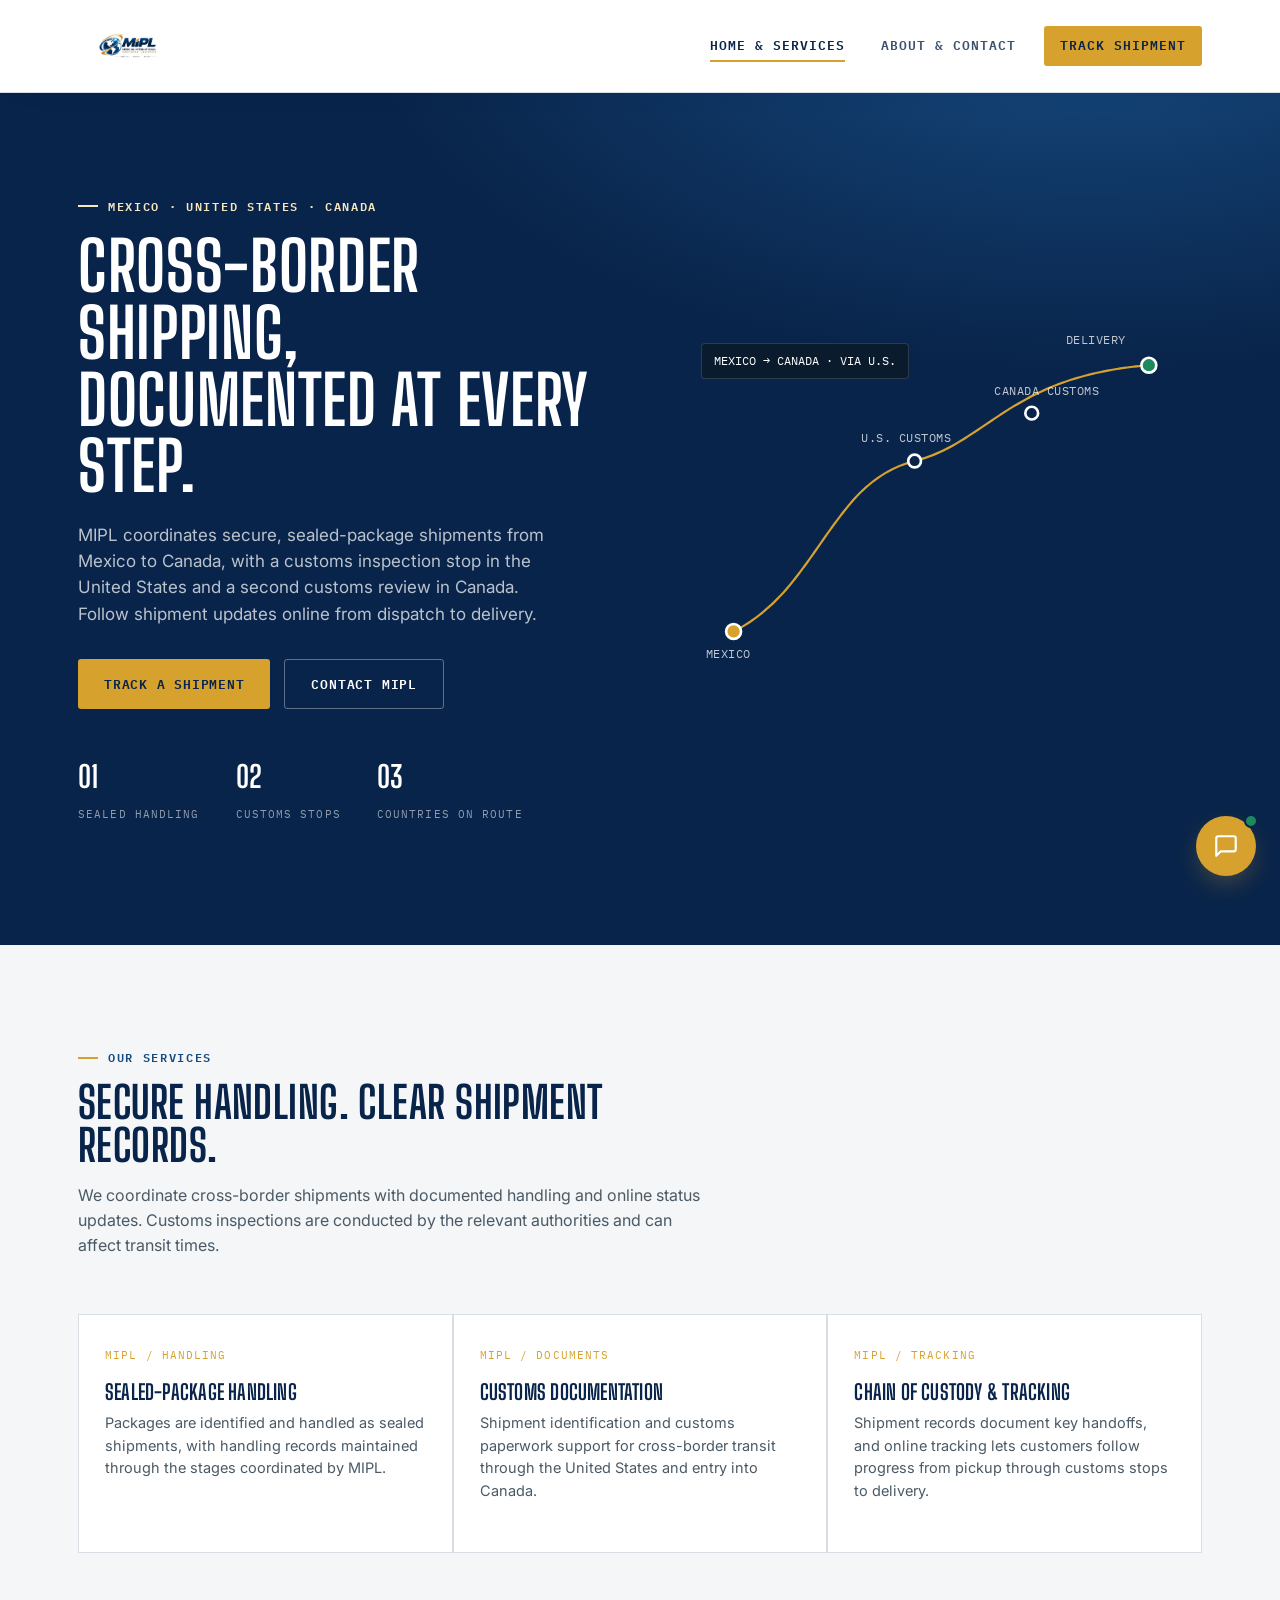
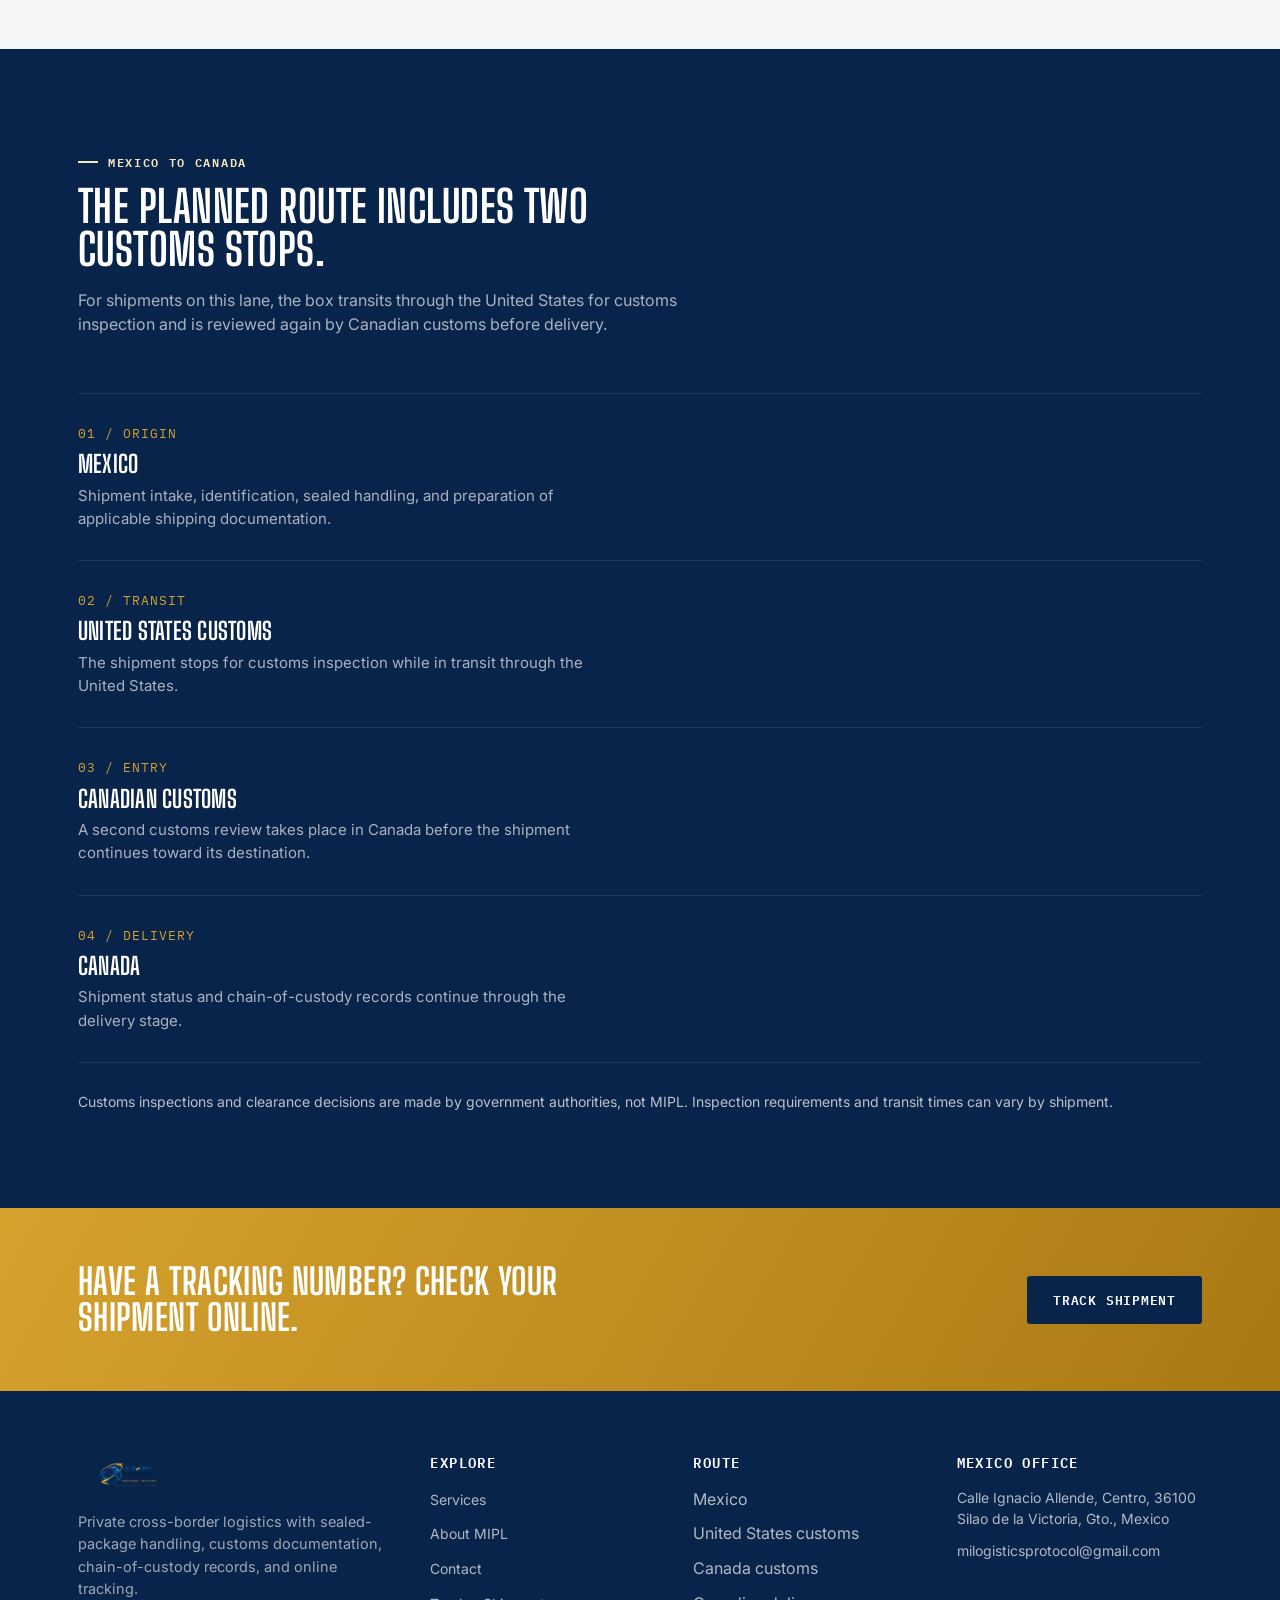
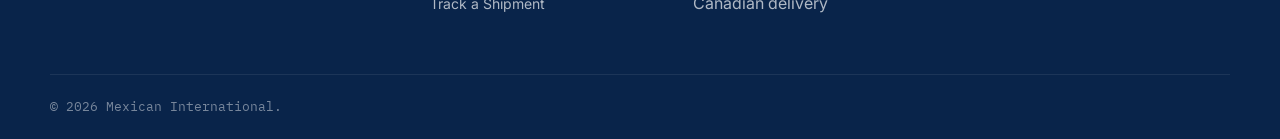
==== index.html @ 00af3bce "first commit" ====
<!DOCTYPE html>
<html lang="en">
<head>
<meta charset="UTF-8">
<meta name="viewport" content="width=device-width, initial-scale=1.0">
<title>MIPL — Mexican International Protocol Logistics</title>
<meta name="description" content="Secure, documented cross-border shipments from Mexico to Canada, with customs stops in the United States and Canada.">
<link rel="icon" type="image/png" href="image/logo.png">
<link rel="stylesheet" href="css/style.css">
</head>
<body>
<header class="site-header">
  <div class="wrap header-inner">
    <a href="index.html" class="brand" aria-label="MIPL home">
      <span class="brand-mark"><img src="image/logo.png" alt="MIPL — Mexican International Protocol Logistics"></span>
    </a>
    <button class="nav-toggle" type="button" aria-label="Toggle navigation" aria-expanded="false">
      <span></span><span></span><span></span>
    </button>
    <nav class="main-nav" aria-label="Primary">
      <a href="index.html" class="is-active">Home &amp; Services</a>
      <a href="about-contact.html">About &amp; Contact</a>
      <a href="my-shipment.html" class="nav-cta">Track Shipment</a>
    </nav>
  </div>
</header>

<section class="hero">
  <div class="wrap hero-grid">
    <div>
      <span class="eyebrow hero-eyebrow">Mexico &middot; United States &middot; Canada</span>
      <h1>Cross-border shipping,<br>documented at every step.</h1>
      <p class="lede">MIPL coordinates secure, sealed-package shipments from Mexico to Canada, with a customs inspection stop in the United States and a second customs review in Canada. Follow shipment updates online from dispatch to delivery.</p>
      <div class="hero-actions">
        <a href="my-shipment.html" class="btn btn-signal">Track a Shipment</a>
        <a href="about-contact.html#contact" class="btn btn-outline">Contact MIPL</a>
      </div>
      <div class="hero-stats">
        <div class="hero-stat"><b>01</b><span>Sealed handling</span></div>
        <div class="hero-stat"><b>02</b><span>Customs stops</span></div>
        <div class="hero-stat"><b>03</b><span>Countries on route</span></div>
      </div>
    </div>
    <div class="route-fig">
      <svg viewBox="0 0 480 360" xmlns="http://www.w3.org/2000/svg" role="img" aria-label="Route from Mexico through United States customs to Canada customs and delivery">
        <path class="route-path" d="M40,300 C120,260 130,160 210,140 C280,122 300,60 430,50"/>
        <path class="route-path is-live" d="M40,300 C120,260 130,160 210,140 C280,122 300,60 430,50"/>
        <circle class="route-node origin" cx="40" cy="300" r="7"/>
        <text class="route-tag" x="14" y="325">MEXICO</text>
        <circle class="route-node" cx="210" cy="140" r="6"/>
        <text class="route-tag" x="160" y="122">U.S. CUSTOMS</text>
        <circle class="route-node" cx="320" cy="95" r="6"/>
        <text class="route-tag" x="285" y="78">CANADA CUSTOMS</text>
        <circle class="route-node dest" cx="430" cy="50" r="7"/>
        <text class="route-tag" x="352" y="30">DELIVERY</text>
      </svg>
      <div class="route-chip" style="top:8%; left:2%;">MEXICO &rarr; CANADA &middot; VIA U.S.</div>
    </div>
  </div>
</section>

<section class="section" id="services">
  <div class="wrap">
    <div class="section-head">
      <span class="eyebrow">Our Services</span>
      <h2>Secure handling. Clear shipment records.</h2>
      <p>We coordinate cross-border shipments with documented handling and online status updates. Customs inspections are conducted by the relevant authorities and can affect transit times.</p>
    </div>
    <div class="card-grid">
      <article class="service-card">
        <span class="code">MIPL / HANDLING</span>
        <h3>Sealed-Package Handling</h3>
        <p>Packages are identified and handled as sealed shipments, with handling records maintained through the stages coordinated by MIPL.</p>
      </article>
      <article class="service-card">
        <span class="code">MIPL / DOCUMENTS</span>
        <h3>Customs Documentation</h3>
        <p>Shipment identification and customs paperwork support for cross-border transit through the United States and entry into Canada.</p>
      </article>
      <article class="service-card">
        <span class="code">MIPL / TRACKING</span>
        <h3>Chain of Custody &amp; Tracking</h3>
        <p>Shipment records document key handoffs, and online tracking lets customers follow progress from pickup through customs stops to delivery.</p>
      </article>
    </div>
  </div>
</section>

<section class="section section-navy">
  <div class="wrap">
    <div class="section-head">
      <span class="eyebrow hero-eyebrow">Mexico to Canada</span>
      <h2>The planned route includes two customs stops.</h2>
      <p>For shipments on this lane, the box transits through the United States for customs inspection and is reviewed again by Canadian customs before delivery.</p>
    </div>
    <div class="reason-list">
      <div class="reason-row"><div class="reason-content"><span class="reason-code">01 / ORIGIN</span><h3>Mexico</h3><p>Shipment intake, identification, sealed handling, and preparation of applicable shipping documentation.</p></div></div>
      <div class="reason-row"><div class="reason-content"><span class="reason-code">02 / TRANSIT</span><h3>United States customs</h3><p>The shipment stops for customs inspection while in transit through the United States.</p></div></div>
      <div class="reason-row"><div class="reason-content"><span class="reason-code">03 / ENTRY</span><h3>Canadian customs</h3><p>A second customs review takes place in Canada before the shipment continues toward its destination.</p></div></div>
      <div class="reason-row"><div class="reason-content"><span class="reason-code">04 / DELIVERY</span><h3>Canada</h3><p>Shipment status and chain-of-custody records continue through the delivery stage.</p></div></div>
    </div>
    <p style="margin-top:28px;color:rgba(255,255,255,.72);font-size:14px;">Customs inspections and clearance decisions are made by government authorities, not MIPL. Inspection requirements and transit times can vary by shipment.</p>
  </div>
</section>

<section class="cta-banner">
  <div class="wrap cta-inner">
    <h2>Have a tracking number? Check your shipment online.</h2>
    <a href="my-shipment.html" class="btn btn-navy">Track Shipment</a>
  </div>
</section>

<footer class="site-footer">
  <div class="wrap footer-grid">
    <div class="footer-brand">
      <a href="index.html" class="brand" aria-label="MIPL home">
        <span class="brand-mark"><img src="image/logo.png" alt="MIPL — Mexican International Protocol Logistics"></span>
      </a>
      <p>Private cross-border logistics with sealed-package handling, customs documentation, chain-of-custody records, and online tracking.</p>
    </div>
    <div>
      <h4>Explore</h4>
      <ul>
        <li><a href="index.html#services">Services</a></li>
        <li><a href="about-contact.html">About MIPL</a></li>
        <li><a href="about-contact.html#contact">Contact</a></li>
        <li><a href="my-shipment.html">Track a Shipment</a></li>
      </ul>
    </div>
    <div>
      <h4>Route</h4>
      <ul><li>Mexico</li><li>United States customs</li><li>Canada customs</li><li>Canadian delivery</li></ul>
    </div>
    <div>
      <h4>Mexico Office</h4>
      <div class="footer-contact-line"><span>Calle Ignacio Allende, Centro, 36100 Silao de la Victoria, Gto., Mexico</span></div>
      <div class="footer-contact-line"><a href="mailto:milogisticsprotocol@gmail.com">milogisticsprotocol@gmail.com</a></div>
    </div>
  </div>
  <div class="wrap footer-bottom">
    <span>&copy; 2026 Mexican International.</span>
  </div>
</footer>
<script src="js/mobile-menu.js"></script>
<script src="js/chat-widget.js"></script>
</body>
</html>
---- css/style.css ----
/* ==========================================================================
   MIPL — shared stylesheet
   Navy and gold palette drawn from the MIPL identity.
   ========================================================================== */

@import url('https://fonts.googleapis.com/css2?family=Big+Shoulders+Display:wght@600;700;800;900&family=Inter:wght@400;500;600;700&family=IBM+Plex+Mono:wght@500;600&display=swap');

:root{
  --navy-900:#09244A;
  --navy-800:#0D3263;
  --navy-700:#164A80;
  --navy-600:#285F91;
  --ink:#0E1B26;
  --paper:#F4F6F8;
  --paper-dim:#E9ECEF;
  --line:#D8DEE4;
  --signal:#D6A12D;
  --signal-dim:#F6E7BF;
  --signal-deep:#A97914;
  --white:#FFFFFF;
  --ok:#1C8A5B;

  --font-display:'Big Shoulders Display', sans-serif;
  --font-body:'Inter', -apple-system, BlinkMacSystemFont, sans-serif;
  --font-mono:'IBM Plex Mono', monospace;

  --wrap:1180px;
  --radius:4px;
  --shadow-soft: 0 12px 32px -18px rgba(10,27,43,0.35);
}

*,*::before,*::after{ box-sizing:border-box; }
html{ scroll-behavior:smooth; }
body{
  margin:0;
  font-family:var(--font-body);
  color:var(--ink);
  background:var(--paper);
  line-height:1.55;
  -webkit-font-smoothing:antialiased;
}
img{ max-width:100%; display:block; }
a{ color:inherit; text-decoration:none; }
ul{ list-style:none; margin:0; padding:0; }
h1,h2,h3,h4{ margin:0; font-family:var(--font-display); text-transform:uppercase; letter-spacing:0.01em; line-height:0.98; color:var(--navy-900); }
p{ margin:0; }
button{ font-family:inherit; cursor:pointer; }
input,select,textarea{ font-family:inherit; font-size:inherit; }

:focus-visible{
  outline:3px solid var(--signal);
  outline-offset:2px;
}

.wrap{ max-width:var(--wrap); margin:0 auto; padding:0 28px; }

.eyebrow{
  display:inline-flex; align-items:center; gap:10px;
  font-family:var(--font-mono); font-size:12px; font-weight:600;
  letter-spacing:0.14em; text-transform:uppercase;
  color:var(--navy-700);
}
.eyebrow::before{
  content:''; width:20px; height:2px; background:var(--signal);
  display:inline-block;
}

/* ---------------------------------------------------------------- header */
.site-header{
  position:sticky; top:0; z-index:100;
  background:var(--white);
  border-bottom:1px solid var(--line);
  box-shadow:0 10px 28px -24px rgba(9,36,74,0.35);
}
.header-inner{
  display:flex; align-items:center; justify-content:space-between;
  gap:24px;   height:92px;
}
.brand{
  display:flex; align-items:center; gap:12px;
  font-family:var(--font-display); color:var(--navy-900);
  font-size:22px; font-weight:800; letter-spacing:0.01em;
  text-transform:uppercase; white-space:nowrap;
}
.brand-mark{
  width:100px; height:40px; border-radius:0;
  display:flex; align-items:center; justify-content:center;
  flex-shrink:0; overflow:hidden;
  background:transparent;
  border:none;
}
.brand-mark svg{ width:22px; height:22px; }
.brand-logo{ width:100%; height:100%; object-fit:contain; display:block; }
.brand small{
  display:block; font-family:var(--font-mono); font-size:9.5px;
  letter-spacing:0.18em; color:var(--signal-dim); font-weight:600;
  text-transform:uppercase;
}

.main-nav{ display:flex; align-items:center; gap:4px; }
.main-nav a{
  font-family:var(--font-mono); font-size:12.5px; font-weight:600;
  letter-spacing:0.08em; text-transform:uppercase;
  color:rgba(9,36,74,0.8);
  padding:10px 16px; border-radius:3px;
  transition:color .15s ease, background .15s ease;
}
.main-nav a:hover{ color:var(--navy-900); background:var(--paper); }
.main-nav a.is-active{ color:var(--navy-900); }
.main-nav a.is-active{ position:relative; }
.main-nav a.is-active::after{
  content:''; position:absolute; left:16px; right:16px; bottom:4px;
  height:2px; background:var(--signal);
}
.nav-cta{
  background:var(--signal) !important; color:var(--navy-900) !important;
  margin-left:8px;
}
.nav-cta:hover{ background:#e4b746 !important; }

.nav-toggle{
  display:none; width:42px; height:42px; border:none; border-radius:50%;
  background:var(--paper); color:var(--navy-900); cursor:pointer;
  align-items:center; justify-content:center; flex-direction:column; gap:5px;
  border:1px solid var(--line); transition:background .15s ease, border-color .15s ease;
}
.nav-toggle:hover{ background:var(--paper-dim); border-color:var(--line); }
.nav-toggle span{
  display:block; width:18px; height:2px; border-radius:999px; background:var(--navy-900);
}
.nav-toggle.is-open span:nth-child(1){ transform:translateY(7px) rotate(45deg); }
.nav-toggle.is-open span:nth-child(2){ opacity:0; }
.nav-toggle.is-open span:nth-child(3){ transform:translateY(-7px) rotate(-45deg); }

/* ---------------------------------------------------------------- footer */
.site-footer{
  background:var(--navy-900); color:rgba(255,255,255,0.68);
  padding:64px 0 0;
}
.footer-grid{
  display:grid; grid-template-columns:1.4fr 1fr 1fr 1.1fr;
  gap:40px; padding-bottom:48px;
  border-bottom:1px solid rgba(255,255,255,0.08);
}
.footer-grid h4{
  color:var(--white); font-size:14px; letter-spacing:0.1em;
  margin-bottom:18px; font-family:var(--font-mono); font-weight:600;
  text-transform:uppercase;
}
.footer-grid p{ font-size:14.5px; color:rgba(255,255,255,0.6); }
.footer-grid li{ margin-bottom:10px; }
.footer-grid a{ font-size:14px; color:rgba(255,255,255,0.68); transition:color .15s; }
.footer-grid a:hover{ color:var(--signal); }
.footer-brand .brand{ margin-bottom:16px; }
.footer-contact-line{ display:flex; gap:10px; font-size:14px; margin-bottom:10px; color:rgba(255,255,255,0.68); }
.footer-contact-line svg{ width:16px; height:16px; flex-shrink:0; margin-top:2px; color:var(--signal); }
.footer-bottom{
  display:flex; align-items:center; justify-content:space-between;
  padding:22px 0; font-size:13px; color:rgba(255,255,255,0.45);
  font-family:var(--font-mono);
}
/* ---------------------------------------------------------------- logo image */
.brand-mark img{ width:100%; height:100%; object-fit:contain; border-radius:0; display:block; }

/* ---------------------------------------------------------------- content images */
.media-frame{
  border-radius:6px; overflow:hidden; border:1px solid var(--line);
  box-shadow:var(--shadow-soft);
}
.media-frame img{ width:100%; height:100%; object-fit:cover; display:block; }
.media-frame.on-dark{ border-color:rgba(255,255,255,0.14); }

/* ---------------------------------------------------------------- buttons */
.btn{
  display:inline-flex; align-items:center; gap:10px;
  padding:14px 26px; border-radius:3px; border:none;
  font-family:var(--font-mono); font-size:13px; font-weight:600;
  letter-spacing:0.06em; text-transform:uppercase;
  transition:transform .15s ease, box-shadow .15s ease, background .15s ease;
}
.btn-signal{ background:var(--signal); color:var(--navy-900); }
.btn-signal:hover{ background:var(--signal-deep); transform:translateY(-1px); }
.btn-outline{
  background:transparent; color:var(--white); border:1.5px solid rgba(255,255,255,0.35);
}
.btn-outline:hover{ border-color:var(--white); background:rgba(255,255,255,0.06); }
.btn-navy{ background:var(--navy-900); color:var(--white); }
.btn-navy:hover{ background:var(--navy-700); }
.btn svg{ width:16px; height:16px; }

/* ---------------------------------------------------------------- hero */
.hero{
  position:relative; overflow:hidden;
  background:radial-gradient(1200px 600px at 85% -10%, var(--navy-700), var(--navy-900) 60%);
  color:var(--white);
  padding:96px 0 120px;
}
.hero-grid{
  display:grid; grid-template-columns:1.05fr 0.95fr; gap:48px; align-items:center;
}
.hero-eyebrow{ color:var(--signal-dim); }
.hero-eyebrow::before{ background:var(--signal-dim); }
.hero h1{
  color:var(--white); font-size:clamp(40px,5.4vw,68px); margin:18px 0 22px;
}
.hero h1 em{ font-style:normal; color:var(--signal); }
.hero p.lede{
  font-family:var(--font-body); font-size:17px; color:rgba(255,255,255,0.72);
  max-width:480px; margin-bottom:32px;
}
.hero-actions{ display:flex; gap:14px; flex-wrap:wrap; margin-bottom:44px; }
.hero-stats{ display:flex; gap:36px; flex-wrap:wrap; }
.hero-stat b{
  display:block; font-family:var(--font-display); font-size:30px; color:var(--white);
}
.hero-stat span{
  font-family:var(--font-mono); font-size:11px; letter-spacing:0.1em;
  color:rgba(255,255,255,0.55); text-transform:uppercase;
}

/* route-line signature graphic */
.route-fig{ position:relative; }
.route-fig svg{ width:100%; height:auto; overflow:visible; }
.route-path{
  fill:none; stroke:rgba(255,255,255,0.28); stroke-width:2;
  stroke-dasharray:7 8;
}
.route-path.is-live{
  stroke:var(--signal); stroke-dasharray:520;
  stroke-dashoffset:520;
  animation:draw 3.2s ease forwards infinite;
}
@keyframes draw{
  0%{ stroke-dashoffset:520; }
  60%{ stroke-dashoffset:0; }
  100%{ stroke-dashoffset:0; }
}
.route-node{ fill:var(--navy-900); stroke:var(--white); stroke-width:2.5; }
.route-node.origin{ fill:var(--signal); }
.route-node.dest{ fill:var(--ok); }
.route-tag{
  font-family:var(--font-mono); font-size:11px; fill:rgba(255,255,255,0.75);
  letter-spacing:0.04em;
}
.route-chip{
  position:absolute; background:rgba(10,27,43,0.9); border:1px solid rgba(255,255,255,0.14);
  padding:8px 12px; border-radius:4px; font-family:var(--font-mono); font-size:11.5px;
  color:var(--white); backdrop-filter:blur(6px);
}

@media (prefers-reduced-motion:reduce){
  .route-path.is-live{ animation:none; stroke-dashoffset:0; }
}

/* ---------------------------------------------------------------- sections */
.section{ padding:96px 0; }
.section-tight{ padding:64px 0; }
.section-navy{ background:var(--navy-900); color:var(--white); }
.section-navy h2, .section-navy h3{ color:var(--white); }
.section-dim{ background:var(--paper-dim); }
.section-head{ max-width:640px; margin-bottom:56px; }
.section-head h2{ font-size:clamp(30px,3.6vw,44px); margin-top:14px; }
.section-head p{ margin-top:16px; font-size:16px; color:#4A5A66; }
.section-navy .section-head p{ color:rgba(255,255,255,0.65); }

/* ---------------------------------------------------------------- service cards */
.card-grid{
  display:grid; grid-template-columns:repeat(3,1fr); gap:2px;
  background:var(--line); border:1px solid var(--line);
}
.service-card{
  background:var(--white); padding:32px 26px; position:relative;
  transition:background .18s ease;
}
.service-card:hover{ background:#FFFBF8; }
.service-card .code{
  font-family:var(--font-mono); font-size:11px; color:var(--signal);
  letter-spacing:0.1em; margin-bottom:18px; display:block;
}
.service-icon{
  width:46px; height:46px; border-radius:3px; background:var(--navy-900);
  display:flex; align-items:center; justify-content:center; margin-bottom:20px;
}
.service-icon svg{ width:24px; height:24px; color:var(--signal-dim); }
.service-card h3{ font-size:21px; margin-bottom:10px; }
.service-card p{ font-size:14.5px; color:#4A5A66; margin-bottom:18px; }
.service-card a.card-link{
  font-family:var(--font-mono); font-size:12px; font-weight:600;
  letter-spacing:0.06em; text-transform:uppercase; color:var(--navy-900);
  display:inline-flex; align-items:center; gap:6px;
}
.service-card a.card-link svg{ width:14px; height:14px; transition:transform .15s; }
.service-card a.card-link:hover svg{ transform:translateX(3px); }

/* ---------------------------------------------------------------- reasons (why choose) */
.reason-list{ display:flex; flex-direction:column; }
.reason-row{
  display:flex; align-items:center; gap:36px;
  padding:30px 0; border-top:1px solid rgba(255,255,255,0.1);
}
.reason-row:last-child{ border-bottom:1px solid rgba(255,255,255,0.1); }
.reason-row:nth-child(odd){ flex-direction:row-reverse; }
.reason-img{ width:240px; height:170px; flex-shrink:0; }
.reason-content{ flex:1; min-width:0; }
.reason-code{
  font-family:var(--font-mono); font-size:13px; color:var(--signal);
  letter-spacing:0.08em; display:block; margin-bottom:8px;
}
.reason-row h3{ font-size:24px; color:var(--white); margin-bottom:8px; }
.reason-row p{ font-size:15px; color:rgba(255,255,255,0.65); max-width:520px; }

/* ---------------------------------------------------------------- industries */
.industry-grid{
  display:grid; grid-template-columns:repeat(3,1fr); gap:22px;
}
.industry-card{
  border:1px solid var(--line); border-radius:4px; padding:28px 24px;
  background:var(--white);
}
.industry-card .code{ font-family:var(--font-mono); font-size:11px; color:var(--navy-600); letter-spacing:0.1em; }
.industry-card h3{ font-size:19px; margin:12px 0 8px; }
.industry-card p{ font-size:14px; color:#4A5A66; }

/* ---------------------------------------------------------------- stats strip */
.stats-strip{
  background:var(--navy-900); color:var(--white);
  display:grid; grid-template-columns:repeat(4,1fr);
}
.stat-block{
  padding:44px 30px; text-align:left; border-left:1px solid rgba(255,255,255,0.1);
}
.stat-block:first-child{ border-left:none; }
.stat-block b{ font-family:var(--font-display); font-size:44px; display:block; }
.stat-block span{
  font-family:var(--font-mono); font-size:11.5px; letter-spacing:0.1em;
  color:rgba(255,255,255,0.55); text-transform:uppercase;
}

/* ---------------------------------------------------------------- CTA banner */
.cta-banner{
  background:linear-gradient(120deg, var(--signal), var(--signal-deep));
  color:var(--white); padding:56px 0;
}
.cta-inner{ display:flex; align-items:center; justify-content:space-between; gap:24px; flex-wrap:wrap; }
.cta-inner h2{ color:var(--white); font-size:clamp(26px,3vw,36px); max-width:520px; }
.cta-inner .btn-navy{ flex-shrink:0; }

/* ---------------------------------------------------------------- page hero (interior pages) */
.page-hero{
  background:var(--navy-900); color:var(--white); padding:70px 0 56px;
  border-bottom:4px solid var(--signal);
}
.page-hero h1{ color:var(--white); font-size:clamp(36px,4.6vw,54px); margin-top:14px; }
.breadcrumb{
  font-family:var(--font-mono); font-size:12px; color:rgba(255,255,255,0.5);
  letter-spacing:0.05em; margin-top:16px;
}
.breadcrumb span{ color:var(--signal); }

/* ---------------------------------------------------------------- about page */
.split{
  display:grid; grid-template-columns:1fr 1fr; gap:64px; align-items:center;
}
.value-list{ display:grid; grid-template-columns:1fr 1fr; gap:20px; margin-top:8px; }
.value-item{ border-left:3px solid var(--signal); padding-left:16px; }
.value-item h4{
  font-family:var(--font-mono); font-size:13px; letter-spacing:0.06em;
  text-transform:uppercase; color:var(--navy-900); margin-bottom:6px;
}
.value-item p{ font-size:14px; color:#4A5A66; }

.timeline{ position:relative; padding-left:32px; }
.timeline::before{
  content:''; position:absolute; left:6px; top:6px; bottom:6px; width:2px;
  background:var(--line);
}
.timeline-item{ position:relative; padding-bottom:36px; }
.timeline-item:last-child{ padding-bottom:0; }
.timeline-item::before{
  content:''; position:absolute; left:-32px; top:4px; width:13px; height:13px;
  border-radius:50%; background:var(--signal); border:3px solid var(--paper);
  box-shadow:0 0 0 2px var(--signal);
}
.timeline-item .yr{ font-family:var(--font-mono); font-size:12px; color:var(--navy-600); letter-spacing:0.08em; }
.timeline-item h4{ font-size:18px; margin:6px 0; }
.timeline-item p{ font-size:14px; color:#4A5A66; }

/* ---------------------------------------------------------------- contact */
.contact-grid{
  display:grid; grid-template-columns:1fr 1.15fr; gap:56px; align-items:start;
}
.contact-card{
  background:var(--white); border:1px solid var(--line); border-radius:4px;
  padding:26px; margin-bottom:16px;
}
.contact-card h4{
  font-family:var(--font-mono); font-size:12.5px; letter-spacing:0.08em;
  text-transform:uppercase; color:var(--signal-deep); margin-bottom:12px;
}
.contact-card .line{ display:flex; gap:12px; align-items:flex-start; margin-bottom:10px; font-size:14.5px; }
.contact-card .line svg{ width:17px; height:17px; color:var(--navy-700); flex-shrink:0; margin-top:2px; }
.contact-card .line:last-child{ margin-bottom:0; }

.form-card{
  background:var(--white); border:1px solid var(--line); border-radius:4px; padding:36px;
}
.field-row{ display:grid; grid-template-columns:1fr 1fr; gap:18px; margin-bottom:18px; }
.field{ display:flex; flex-direction:column; gap:7px; margin-bottom:18px; }
.field label{
  font-family:var(--font-mono); font-size:11.5px; letter-spacing:0.06em;
  text-transform:uppercase; color:var(--navy-800); font-weight:600;
}
.field input, .field select, .field textarea{
  border:1.5px solid var(--line); border-radius:3px; padding:12px 14px;
  font-size:14.5px; color:var(--ink); background:var(--paper); transition:border-color .15s;
}
.field input:focus, .field select:focus, .field textarea:focus{
  outline:none; border-color:var(--navy-700); background:var(--white);
}
.field textarea{ resize:vertical; min-height:110px; }
.form-note{ font-size:12.5px; color:#7A8792; margin-top:14px; }
.form-success{
  display:none; align-items:center; gap:10px; background:#EAF7F0; border:1px solid #BFE6D2;
  color:var(--ok); padding:14px 16px; border-radius:4px; font-size:14px; margin-top:16px;
}
.form-success.show{ display:flex; }
.form-success svg{ width:18px; height:18px; flex-shrink:0; }

.map-embed{
  border-radius:4px; overflow:hidden; border:1px solid var(--line); height:340px;
}

/* ---------------------------------------------------------------- tracking page */
.track-hero{
  background:var(--navy-900); color:var(--white); padding:80px 0 100px;
  position:relative; overflow:hidden; border-bottom:4px solid var(--signal);
}
.track-panel{
  background:var(--white); border-radius:6px; box-shadow:var(--shadow-soft);
  padding:34px; margin-top:-64px; position:relative; z-index:5;
}
.track-form-row{ display:flex; gap:12px; flex-wrap:wrap; }
.track-form-row .field{ flex:1 1 260px; margin-bottom:0; }
.track-form-row .btn{ flex-shrink:0; align-self:flex-end; height:47px; }
.track-sample{ font-family:var(--font-mono); font-size:12px; color:#7A8792; margin-top:12px; }
.track-sample button{
  background:none; border:none; color:var(--navy-700); font-family:var(--font-mono);
  font-size:12px; text-decoration:underline; padding:0;
}

.track-error{
  display:none; align-items:center; gap:10px; background:#FDECEA; border:1px solid #F5C2BC;
  color:#B23A2E; padding:12px 16px; border-radius:4px; font-size:14px; margin-top:16px;
  font-family:var(--font-mono);
}
.track-error.show{ display:flex; }

.track-results{ display:none; margin-top:56px; }
.track-results.show{ display:block; }

.track-summary{
  display:grid; grid-template-columns:repeat(5,1fr); gap:2px;
  background:var(--line); border:1px solid var(--line); margin-bottom:40px;
}
.summary-cell{ background:var(--white); padding:22px 24px; }
.summary-cell span{
  display:block; font-family:var(--font-mono); font-size:11px; letter-spacing:0.08em;
  text-transform:uppercase; color:#7A8792; margin-bottom:8px;
}
.summary-cell b{ font-size:17px; font-family:var(--font-body); font-weight:700; color:var(--navy-900); }
.summary-cell b.status-live{ color:var(--signal-deep); }
.summary-cell .mono{ font-family:var(--font-mono); font-size:15px; letter-spacing:0.02em; }

.map-refresh-row{ display:flex; align-items:center; justify-content:space-between; margin-top:10px; gap:12px; }
.map-refresh-row p{ font-size:12px; color:#7A8792; font-family:var(--font-mono); margin:0; }
.btn-refresh{
  display:inline-flex; align-items:center; gap:6px; background:none; border:1px solid var(--line);
  color:var(--navy-800); font-size:12px; padding:7px 13px; border-radius:20px; flex-shrink:0;
}
.btn-refresh:hover{ border-color:var(--navy-700); }
.btn-refresh svg{ width:13px; height:13px; }
.btn-refresh.spinning svg{ animation:spin 0.8s linear infinite; }
@keyframes spin{ to{ transform:rotate(360deg); } }

.pulse-dot{
  width:14px; height:14px; border-radius:50%; background:#1C8A5B; position:relative;
}
.pulse-dot::after{
  content:''; position:absolute; inset:-6px; border-radius:50%; border:2px solid #1C8A5B;
  animation:pulseRing 1.6s ease-out infinite;
}
@keyframes pulseRing{
  0%{ transform:scale(0.6); opacity:0.9; }
  100%{ transform:scale(1.6); opacity:0; }
}

.track-columns{ display:grid; grid-template-columns:1.1fr 1fr; gap:44px; align-items:start; }

.map-wrap{
  border-radius:6px; overflow:hidden; border:1px solid var(--line);
  height:460px; position:relative; background:var(--paper-dim);
}
#trackMap{ height:100%; width:100%; }
.map-legend{
  position:absolute; bottom:14px; left:14px; z-index:400;
  background:rgba(255,255,255,0.95); border:1px solid var(--line);
  border-radius:4px; padding:10px 14px; font-family:var(--font-mono); font-size:11px;
  display:flex; gap:14px;
}
.map-legend .dot{ width:9px; height:9px; border-radius:50%; display:inline-block; margin-right:6px; }

.stage-list{ position:relative; padding-left:34px; }
.stage-list::before{
  content:''; position:absolute; left:6px; top:8px; bottom:8px; width:2px; background:var(--line);
}
.stage{ position:relative; padding-bottom:30px; }
.stage:last-child{ padding-bottom:0; }
.stage::before{
  content:''; position:absolute; left:-34px; top:2px; width:15px; height:15px;
  border-radius:50%; background:var(--paper); border:3px solid var(--line);
}
.stage.done::before{ border-color:var(--ok); background:var(--ok); }
.stage.current::before{ border-color:var(--signal); background:var(--signal); box-shadow:0 0 0 4px var(--signal-dim); }
.stage .stage-top{ display:flex; justify-content:space-between; gap:10px; align-items:baseline; }
.stage h4{ font-size:15.5px; }
.stage time{ font-family:var(--font-mono); font-size:11.5px; color:#7A8792; white-space:nowrap; }
.stage p{ font-size:13.5px; color:#4A5A66; margin-top:4px; }

/* ---------------------------------------------------------------- photo placeholder */
.photo-placeholder{
  border-radius:6px; overflow:hidden; border:1px solid var(--line);
  aspect-ratio:21/9; background:var(--paper-dim);
}
.photo-placeholder img{ width:100%; height:100%; object-fit:cover; display:block; }
.photo-placeholder.is-square{ aspect-ratio:1/1; }
.photo-caption{
  font-family:var(--font-mono); font-size:12px; color:#7A8792;
  margin-top:12px; text-align:center;
}

/* ---------------------------------------------------------------- live chat widget */
.chat-widget{ position:fixed; right:22px; bottom:22px; z-index:600; font-family:var(--font-body); }
.chat-toggle{
  width:58px; height:58px; border-radius:50%; border:none;
  background:var(--signal); color:var(--navy-900); display:flex; align-items:center; justify-content:center;
  box-shadow:0 10px 24px -8px rgba(199,66,14,0.55); position:relative;
  transition:transform .15s ease, background .15s ease;
}
.chat-toggle:hover{ background:var(--signal-deep); transform:translateY(-2px); }
.chat-toggle svg{ width:25px; height:25px; }
.chat-toggle-dot{
  position:absolute; top:1px; right:1px; width:13px; height:13px; border-radius:50%;
  background:var(--ok); border:2px solid var(--white);
}
.chat-panel{
  position:absolute; right:0; bottom:74px; width:344px; max-width:calc(100vw - 44px);
  background:var(--white); border-radius:8px; box-shadow:0 24px 48px -16px rgba(10,27,43,0.4);
  border:1px solid var(--line); display:none; flex-direction:column; overflow:hidden;
}
.chat-panel.open{ display:flex; }
.chat-header{
  background:var(--navy-900); color:var(--white); padding:16px 18px;
  display:flex; align-items:flex-start; justify-content:space-between;
}
.chat-header strong{ display:block; font-size:14.5px; }
.chat-status{ display:flex; align-items:center; gap:6px; font-family:var(--font-mono); font-size:11px; color:rgba(255,255,255,0.65); margin-top:5px; }
.dot-online{ width:7px; height:7px; border-radius:50%; background:var(--ok); display:inline-block; flex-shrink:0; }
.chat-close{ background:none; border:none; color:var(--white); font-size:22px; line-height:1; cursor:pointer; padding:0 2px; }
.chat-body{ padding:16px 18px; display:flex; flex-direction:column; gap:10px; max-height:320px; overflow-y:auto; background:var(--paper); }
.chat-msg{ padding:10px 13px; border-radius:10px; font-size:13.5px; line-height:1.45; max-width:85%; }
.chat-msg.system{ background:var(--paper-dim); color:var(--ink); align-self:flex-start; border-bottom-left-radius:2px; }
.chat-msg.user{ background:var(--signal); color:var(--white); align-self:flex-end; border-bottom-right-radius:2px; }
.chat-input-row{ display:flex; gap:8px; padding:12px 14px; border-top:1px solid var(--line); background:var(--white); }
.chat-input-row input{
  flex:1; border:1.5px solid var(--line); border-radius:20px; padding:9px 14px;
  font-size:13.5px; background:var(--paper);
}
.chat-input-row input:focus{ outline:none; border-color:var(--navy-700); background:var(--white); }
.chat-input-row button{
  width:36px; height:36px; border-radius:50%; border:none; background:var(--navy-900);
  color:var(--white); display:flex; align-items:center; justify-content:center; flex-shrink:0;
}
.chat-input-row button:hover{ background:var(--navy-700); }
.chat-input-row button svg{ width:16px; height:16px; }
.chat-note{ font-size:10.5px; color:#8A96A1; padding:0 14px 12px; font-family:var(--font-mono); line-height:1.4; }
@media (max-width:480px){
  .chat-panel{ width:calc(100vw - 32px); right:-6px; }
  .chat-widget{ right:16px; bottom:16px; }
}

/* ---------------------------------------------------------------- responsive */
@media (max-width:1000px){
  .footer-grid{ grid-template-columns:1fr 1fr; }
  .card-grid{ grid-template-columns:repeat(2,1fr); }
  .industry-grid{ grid-template-columns:repeat(2,1fr); }
  .stats-strip{ grid-template-columns:repeat(2,1fr); }
  .stat-block:nth-child(3){ border-left:none; }
  .hero-grid, .split, .contact-grid, .track-columns{ grid-template-columns:1fr; }
  .reason-img{ width:180px; height:130px; }
  .track-summary{ grid-template-columns:repeat(3,1fr); }
}
@media (max-width:720px){
  .header-inner{
    height:auto; align-items:center; gap:10px; padding-top:12px; padding-bottom:12px;
    flex-wrap:wrap; position:relative;
  }
  .brand{
    order:1; color:var(--navy-900); flex:1; justify-content:flex-start;
    padding-left:2px;
  }
  .nav-toggle{ display:flex; order:2; margin-left:auto; }
  .main-nav{
    display:none; width:100%; order:3; flex-direction:column; align-items:stretch;
    gap:0; margin-top:2px; padding:0; background:transparent; border:none; box-shadow:none;
  }
  .main-nav.is-open{ display:flex; }
  .main-nav a{
    width:100%; font-size:11px; padding:12px 10px; text-align:left;
    border-radius:0; color:var(--navy-900); border-top:1px solid var(--line);
    background:var(--white);
  }
  .main-nav a:first-child{ border-top:1px solid var(--line); }
  .main-nav a:last-child{ border-bottom:1px solid var(--line); }
  .main-nav a:hover{ background:var(--paper); }
  .main-nav a.is-active::after{ display:none; }
  .nav-cta{ margin-left:0; }
  .field-row{ grid-template-columns:1fr; }
  .card-grid, .industry-grid{ grid-template-columns:1fr; }
  .footer-grid{ grid-template-columns:1fr; gap:32px; }
  .track-summary{ grid-template-columns:1fr 1fr; }
  .cta-inner{ flex-direction:column; align-items:flex-start; }
  .reason-row, .reason-row:nth-child(odd){ flex-direction:column; align-items:stretch; gap:18px; padding:26px 0; }
  .reason-img{ width:100%; height:180px; }
}

/* ============================================================ live chat widget */
.chat-launcher{
  position:fixed; right:24px; bottom:24px; z-index:900;
  width:60px; height:60px; border-radius:50%; border:none;
  background:var(--signal); color:var(--white);
  display:flex; align-items:center; justify-content:center;
  box-shadow:0 10px 28px -8px rgba(214,161,45,0.45);
  transition:transform .15s ease, background .15s ease;
}
.chat-launcher:hover{ background:var(--signal-deep); transform:translateY(-2px); }
.chat-launcher svg{ width:26px; height:26px; }
.chat-launcher .chat-dot{
  position:absolute; top:-2px; right:-2px; width:14px; height:14px; border-radius:50%;
  background:var(--ok); border:2px solid var(--navy-900);
}

.chat-panel{
  position:fixed; right:24px; bottom:96px; z-index:900;
  width:340px; max-width:calc(100vw - 32px); max-height:min(520px, calc(100vh - 140px));
  background:var(--white); border-radius:10px; box-shadow:0 24px 60px -16px rgba(10,27,43,0.45);
  display:none; flex-direction:column; overflow:hidden; border:1px solid var(--line);
}
.chat-panel.open{ display:flex; }

.chat-head{
  background:var(--navy-900); color:var(--white); padding:16px 18px;
  display:flex; align-items:center; gap:12px;
}
.chat-head .chat-avatar{
  width:36px; height:36px; border-radius:50%; background:var(--signal);
  display:flex; align-items:center; justify-content:center; flex-shrink:0;
}
.chat-head .chat-avatar svg{ width:19px; height:19px; }
.chat-head-text{ flex:1; min-width:0; }
.chat-head-text b{ font-family:var(--font-display); font-size:15px; letter-spacing:0.01em; text-transform:uppercase; display:block; }
.chat-head-text span{ font-family:var(--font-mono); font-size:11px; color:rgba(255,255,255,0.6); display:flex; align-items:center; gap:6px; }
.chat-head-text .status-dot{ width:7px; height:7px; border-radius:50%; background:var(--ok); display:inline-block; }
.chat-close{ background:none; border:none; color:rgba(255,255,255,0.7); flex-shrink:0; }
.chat-close:hover{ color:var(--white); }
.chat-close svg{ width:18px; height:18px; }

.chat-body{ flex:1; overflow-y:auto; padding:16px; background:var(--paper); display:flex; flex-direction:column; gap:10px; }
.chat-msg{ max-width:85%; padding:10px 13px; border-radius:12px; font-size:13.5px; line-height:1.45; }
.chat-msg.from-agent{ background:var(--white); border:1px solid var(--line); align-self:flex-start; border-bottom-left-radius:3px; }
.chat-msg.from-user{ background:var(--navy-900); color:var(--white); align-self:flex-end; border-bottom-right-radius:3px; }
.chat-msg.system{
  align-self:center; background:transparent; color:#7A8792; font-family:var(--font-mono);
  font-size:11px; text-align:center; max-width:100%;
}

.chat-quick{ display:flex; flex-wrap:wrap; gap:8px; padding:0 16px 12px; }
.chat-quick button{
  background:var(--white); border:1px solid var(--line); border-radius:20px;
  padding:7px 13px; font-size:12px; color:var(--navy-800); font-family:var(--font-body);
}
.chat-quick button:hover{ border-color:var(--navy-700); }

.chat-input-row{ border-top:1px solid var(--line); padding:12px 14px; display:flex; gap:8px; background:var(--white); }
.chat-input-row input{
  flex:1; border:1.5px solid var(--line); border-radius:20px; padding:10px 16px;
  font-size:13.5px; color:var(--ink);
}
.chat-input-row input:focus{ outline:none; border-color:var(--navy-700); }
.chat-send{
  width:38px; height:38px; border-radius:50%; background:var(--signal); color:var(--navy-900);
  border:none; flex-shrink:0; display:flex; align-items:center; justify-content:center;
}
.chat-send:hover{ background:var(--signal-deep); }
.chat-send svg{ width:16px; height:16px; }

.chat-footnote{ font-family:var(--font-mono); font-size:10.5px; color:#9AA6B0; text-align:center; padding:8px 14px 12px; }
.chat-footnote a{ color:var(--navy-700); text-decoration:underline; }

@media (max-width:480px){
  .chat-panel{ right:16px; bottom:88px; }
  .chat-launcher{ right:16px; bottom:16px; }
}
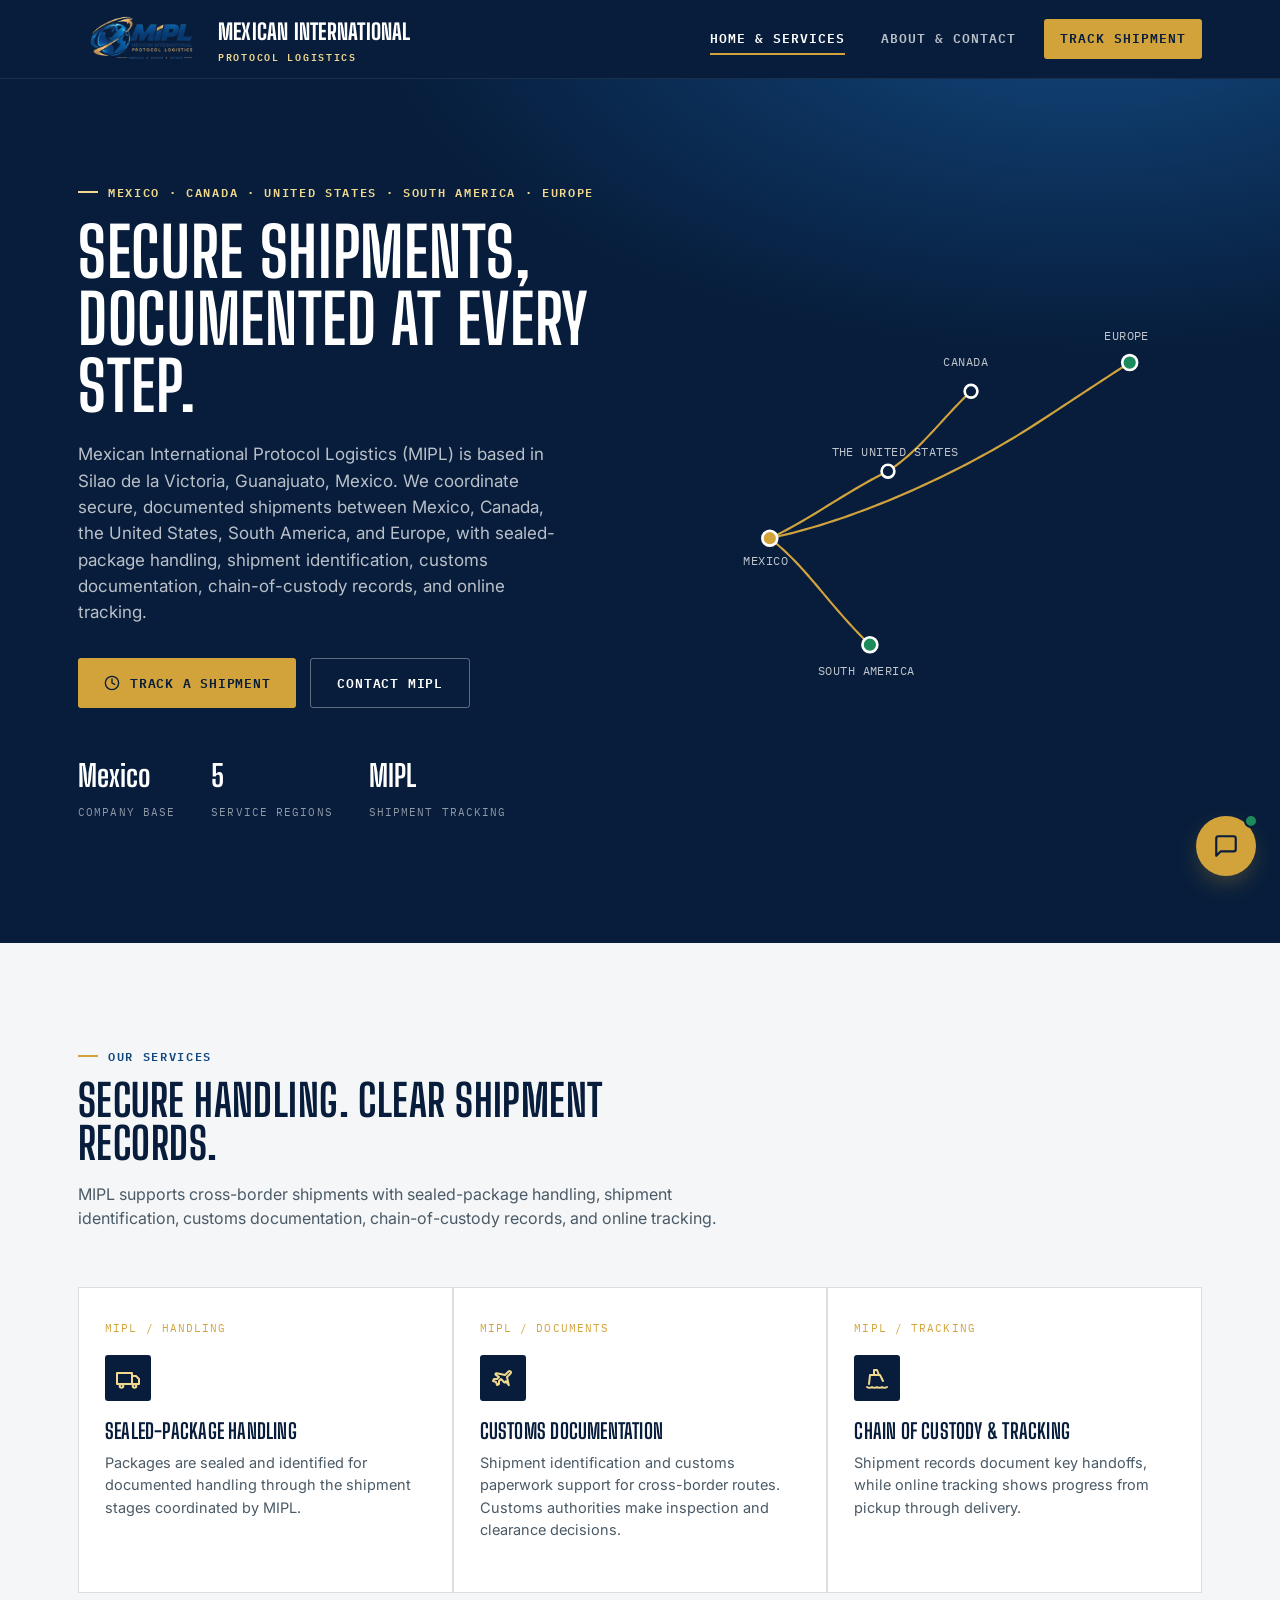
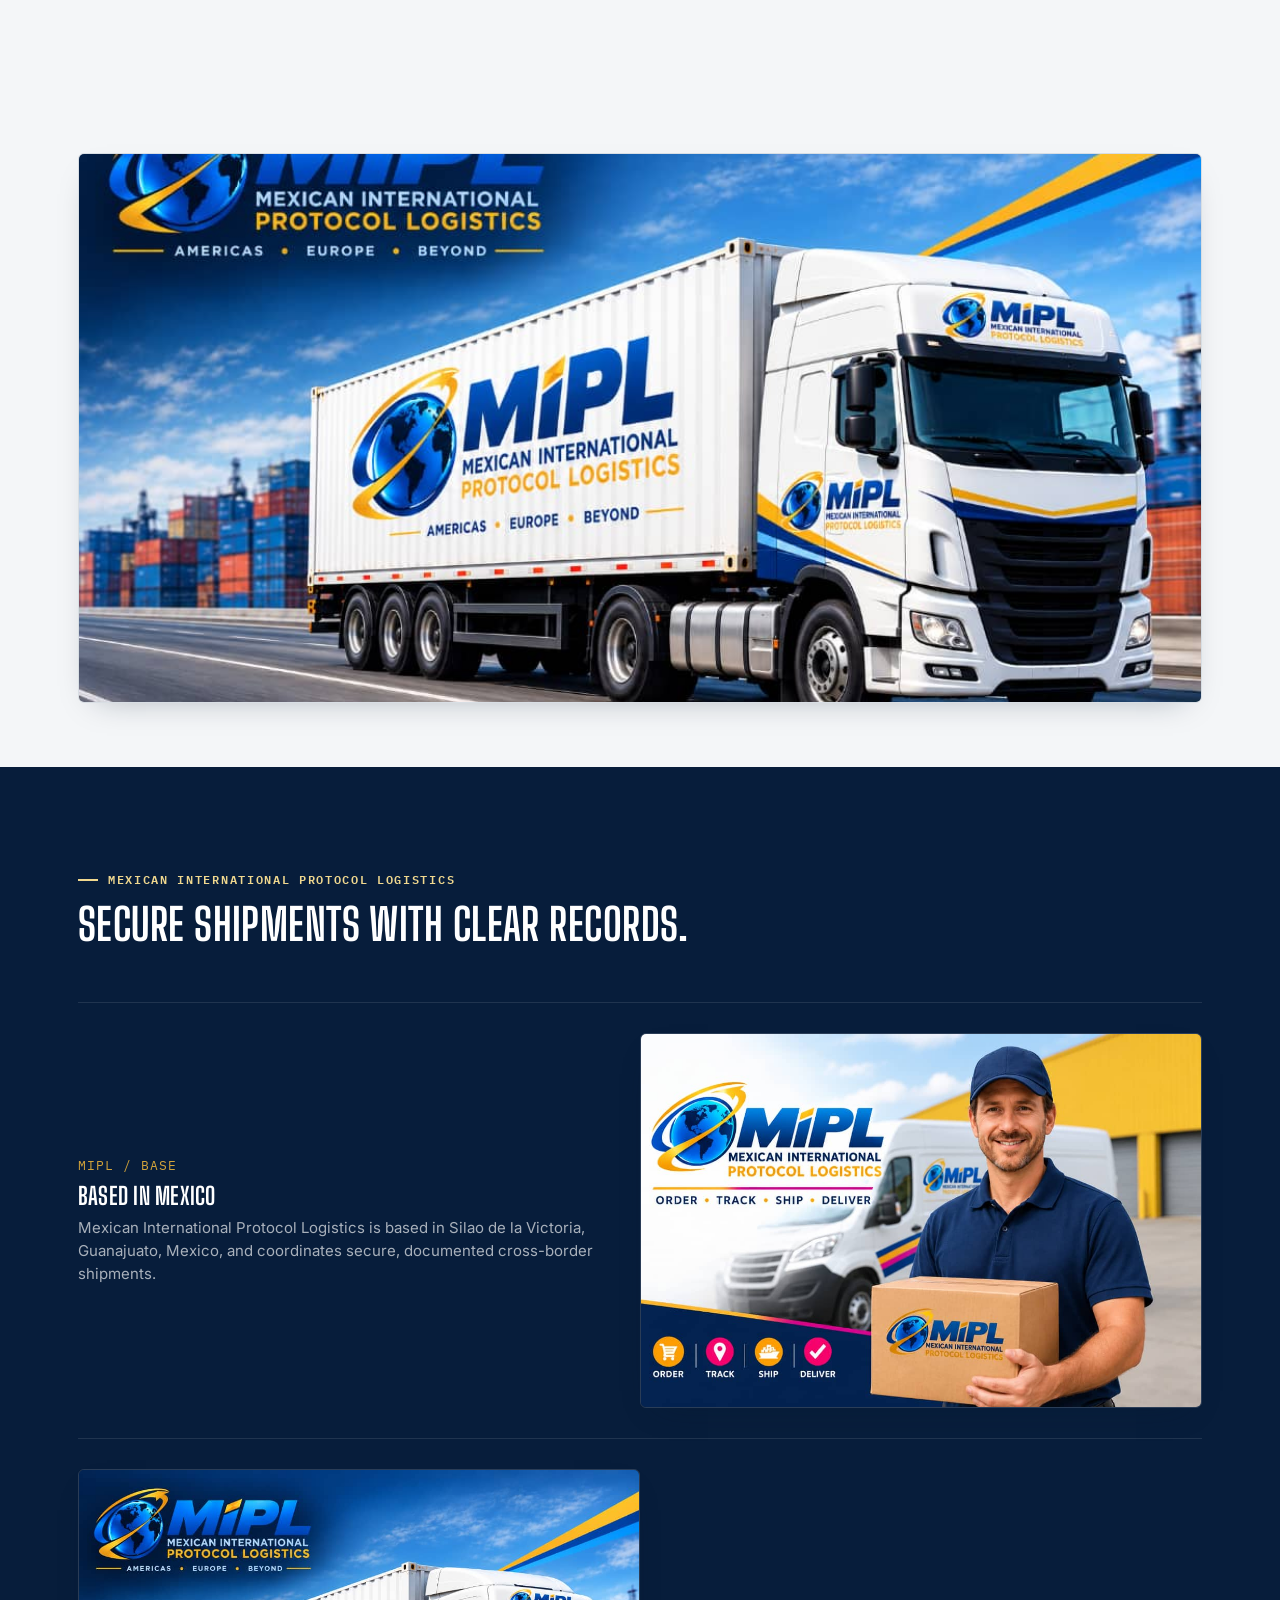
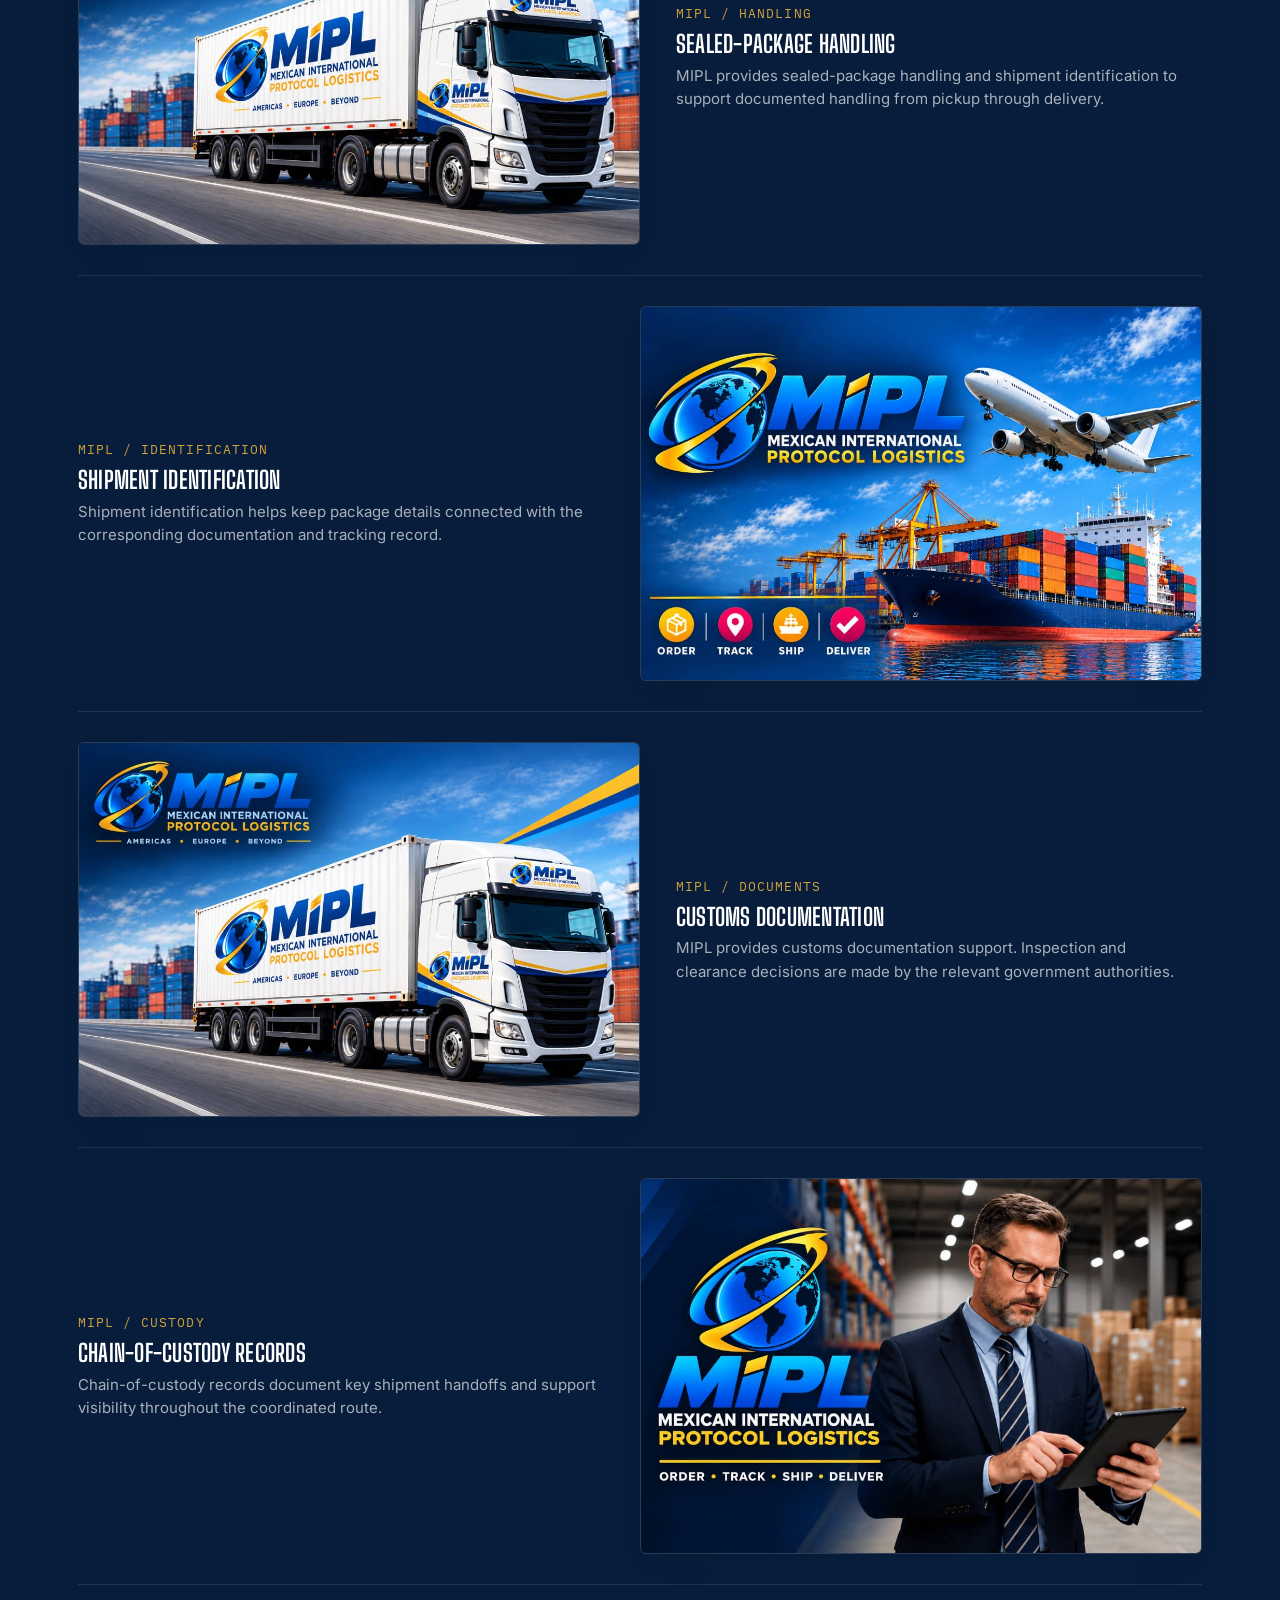
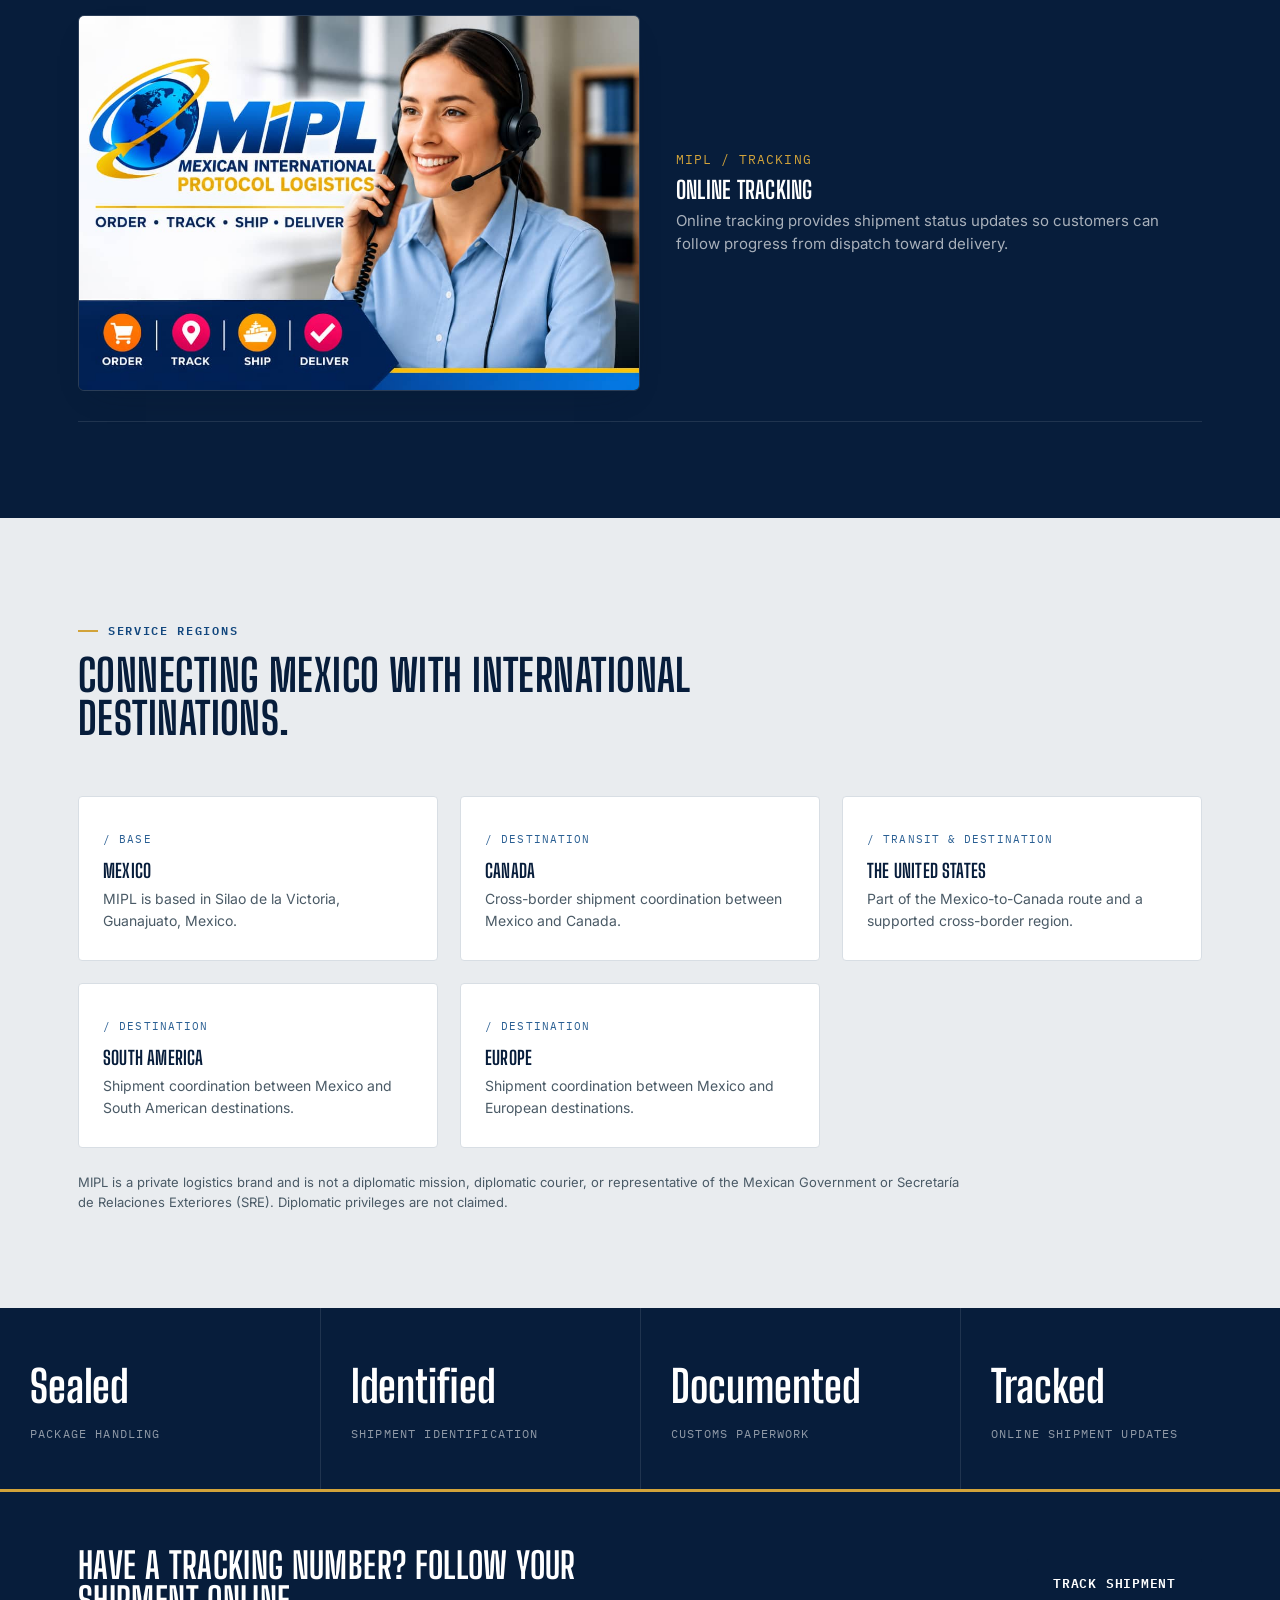
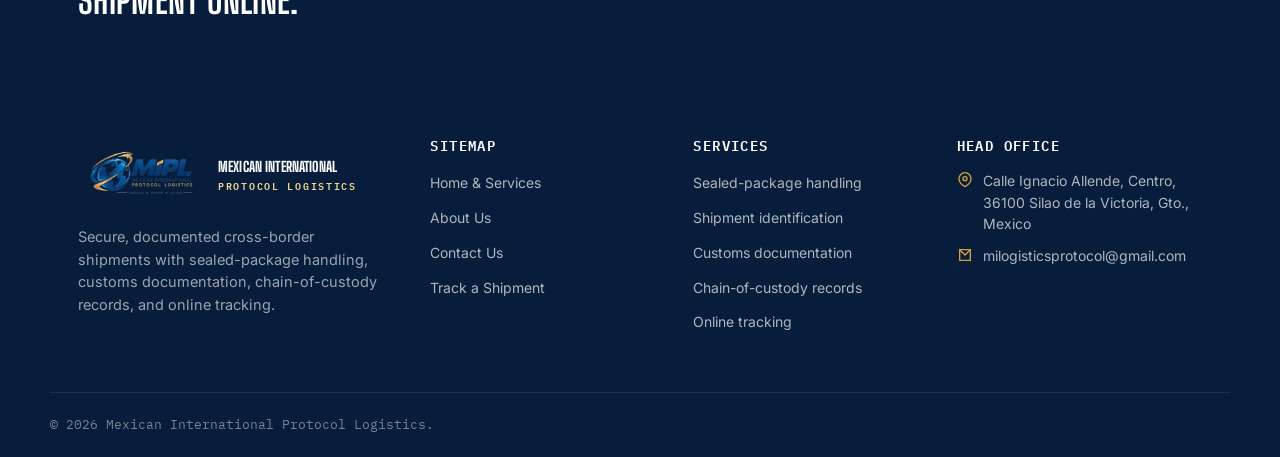
==== commit 9524bcd0: "changeset: 0f1e2d3c4b5a6e7f8g9h0i1j2k3l4m5n6o7p8q9r" ====
--- a/index.html
+++ b/index.html
@@ -3,16 +3,19 @@
 <head>
 <meta charset="UTF-8">
 <meta name="viewport" content="width=device-width, initial-scale=1.0">
-<title>MIPL — Mexican International Protocol Logistics</title>
-<meta name="description" content="Secure, documented cross-border shipments from Mexico to Canada, with customs stops in the United States and Canada.">
-<link rel="icon" type="image/png" href="image/logo.png">
+<title>Mexican International Protocol Logistics (MIPL)</title>
+<meta name="description" content="MIPL is a Mexico-based cross-border logistics service for secure, documented shipments between Mexico, Canada, the United States, South America, and Europe.">
+
+<link rel="icon" type="image/png" href="image/favicon.png">
 <link rel="stylesheet" href="css/style.css">
 </head>
 <body>
+
 <header class="site-header">
   <div class="wrap header-inner">
-    <a href="index.html" class="brand" aria-label="MIPL home">
-      <span class="brand-mark"><img src="image/logo.png" alt="MIPL — Mexican International Protocol Logistics"></span>
+    <a href="index.html" class="brand">
+      <span class="brand-mark"><img src="image/logo.png" alt="Mexican International Protocol Logistics logo"></span>
+      <span>Mexican International<br><small>Protocol Logistics</small></span>
     </a>
     <button class="nav-toggle" type="button" aria-label="Toggle navigation" aria-expanded="false">
       <span></span><span></span><span></span>
@@ -25,123 +28,241 @@
   </div>
 </header>
 
+<!-- ============================================================ HERO -->
 <section class="hero">
   <div class="wrap hero-grid">
     <div>
-      <span class="eyebrow hero-eyebrow">Mexico &middot; United States &middot; Canada</span>
-      <h1>Cross-border shipping,<br>documented at every step.</h1>
-      <p class="lede">MIPL coordinates secure, sealed-package shipments from Mexico to Canada, with a customs inspection stop in the United States and a second customs review in Canada. Follow shipment updates online from dispatch to delivery.</p>
+      <span class="eyebrow hero-eyebrow">Mexico &middot; Canada &middot; United States &middot; South America &middot; Europe</span>
+      <h1>Secure shipments,<br>documented at every step.</h1>
+      <p class="lede">Mexican International Protocol Logistics (MIPL) is based in Silao de la Victoria, Guanajuato, Mexico. We coordinate secure, documented shipments between Mexico, Canada, the United States, South America, and Europe, with sealed-package handling, shipment identification, customs documentation, chain-of-custody records, and online tracking.</p>
       <div class="hero-actions">
-        <a href="my-shipment.html" class="btn btn-signal">Track a Shipment</a>
-        <a href="about-contact.html#contact" class="btn btn-outline">Contact MIPL</a>
+        <a href="my-shipment.html" class="btn btn-signal">
+          <svg viewBox="0 0 24 24" fill="none" stroke="currentColor" stroke-width="2" stroke-linecap="round" stroke-linejoin="round"><circle cx="12" cy="12" r="10"/><path d="M12 6v6l4 2"/></svg>
+          Track a Shipment
+        </a>
+        <a href="about-contact.html#quote" class="btn btn-outline">Contact MIPL</a>
       </div>
       <div class="hero-stats">
-        <div class="hero-stat"><b>01</b><span>Sealed handling</span></div>
-        <div class="hero-stat"><b>02</b><span>Customs stops</span></div>
-        <div class="hero-stat"><b>03</b><span>Countries on route</span></div>
+        <div class="hero-stat"><b>Mexico</b><span>Company Base</span></div>
+        <div class="hero-stat"><b>5</b><span>Service Regions</span></div>
+        <div class="hero-stat"><b>MIPL</b><span>Shipment Tracking</span></div>
       </div>
     </div>
     <div class="route-fig">
-      <svg viewBox="0 0 480 360" xmlns="http://www.w3.org/2000/svg" role="img" aria-label="Route from Mexico through United States customs to Canada customs and delivery">
-        <path class="route-path" d="M40,300 C120,260 130,160 210,140 C280,122 300,60 430,50"/>
-        <path class="route-path is-live" d="M40,300 C120,260 130,160 210,140 C280,122 300,60 430,50"/>
-        <circle class="route-node origin" cx="40" cy="300" r="7"/>
-        <text class="route-tag" x="14" y="325">MEXICO</text>
-        <circle class="route-node" cx="210" cy="140" r="6"/>
-        <text class="route-tag" x="160" y="122">U.S. CUSTOMS</text>
-        <circle class="route-node" cx="320" cy="95" r="6"/>
-        <text class="route-tag" x="285" y="78">CANADA CUSTOMS</text>
-        <circle class="route-node dest" cx="430" cy="50" r="7"/>
-        <text class="route-tag" x="352" y="30">DELIVERY</text>
+      <svg viewBox="0 0 480 360" xmlns="http://www.w3.org/2000/svg" role="img" aria-label="Routes from Mexico through the United States to Canada, and from Mexico to South America and Europe">
+        <path class="route-path" d="M74,220 C112,203 145,176 185,157 C215,138 237,106 263,82"/>
+        <path class="route-path is-live" d="M74,220 C112,203 145,176 185,157 C215,138 237,106 263,82"/>
+        <path class="route-path" d="M74,220 C110,248 130,284 168,320"/>
+        <path class="route-path is-live" d="M74,220 C110,248 130,284 168,320"/>
+        <path class="route-path" d="M74,220 C160,202 260,155 331,108 C363,87 390,69 412,55"/>
+        <path class="route-path is-live" d="M74,220 C160,202 260,155 331,108 C363,87 390,69 412,55"/>
+        <circle class="route-node origin" cx="74" cy="220" r="7"/>
+        <text class="route-tag" x="49" y="245">MEXICO</text>
+        <circle class="route-node" cx="185" cy="157" r="6"/>
+        <text class="route-tag" x="132" y="143">THE UNITED STATES</text>
+        <circle class="route-node" cx="263" cy="82" r="6"/>
+        <text class="route-tag" x="237" y="58">CANADA</text>
+        <circle class="route-node dest" cx="168" cy="320" r="7"/>
+        <text class="route-tag" x="119" y="348">SOUTH AMERICA</text>
+        <circle class="route-node dest" cx="412" cy="55" r="7"/>
+        <text class="route-tag" x="388" y="34">EUROPE</text>
       </svg>
-      <div class="route-chip" style="top:8%; left:2%;">MEXICO &rarr; CANADA &middot; VIA U.S.</div>
-    </div>
-  </div>
-</section>
-
+    </div>
+  </div>
+</section>
+
+<!-- ============================================================ SERVICES -->
 <section class="section" id="services">
   <div class="wrap">
     <div class="section-head">
       <span class="eyebrow">Our Services</span>
       <h2>Secure handling. Clear shipment records.</h2>
-      <p>We coordinate cross-border shipments with documented handling and online status updates. Customs inspections are conducted by the relevant authorities and can affect transit times.</p>
-    </div>
+      <p>MIPL supports cross-border shipments with sealed-package handling, shipment identification, customs documentation, chain-of-custody records, and online tracking.</p>
+    </div>
+  </div>
+  <div class="wrap">
     <div class="card-grid">
+
       <article class="service-card">
         <span class="code">MIPL / HANDLING</span>
+        <div class="service-icon">
+          <svg viewBox="0 0 24 24" fill="none" stroke="currentColor" stroke-width="2" stroke-linecap="round" stroke-linejoin="round"><rect x="1" y="7" width="15" height="11"/><path d="M16 10h4l3 3v5h-7z"/><circle cx="5.5" cy="20" r="1.8"/><circle cx="18.5" cy="20" r="1.8"/></svg>
+        </div>
         <h3>Sealed-Package Handling</h3>
-        <p>Packages are identified and handled as sealed shipments, with handling records maintained through the stages coordinated by MIPL.</p>
+        <p>Packages are sealed and identified for documented handling through the shipment stages coordinated by MIPL.</p>
       </article>
+
       <article class="service-card">
         <span class="code">MIPL / DOCUMENTS</span>
+        <div class="service-icon">
+          <svg viewBox="0 0 24 24" fill="none" stroke="currentColor" stroke-width="2" stroke-linecap="round" stroke-linejoin="round"><path d="M17.8 19.2 16 11l3.5-3.5a1.4 1.4 0 0 0-2-2L14 9l-8.2-1.8a1 1 0 0 0-1 1.65L8 11l-2 2H3l-1 2 3 1 1 3 2-1v-3l2-2 3.15 3.2a1 1 0 0 0 1.65-1z"/></svg>
+        </div>
         <h3>Customs Documentation</h3>
-        <p>Shipment identification and customs paperwork support for cross-border transit through the United States and entry into Canada.</p>
+        <p>Shipment identification and customs paperwork support for cross-border routes. Customs authorities make inspection and clearance decisions.</p>
       </article>
+
       <article class="service-card">
         <span class="code">MIPL / TRACKING</span>
+        <div class="service-icon">
+          <svg viewBox="0 0 24 24" fill="none" stroke="currentColor" stroke-width="2" stroke-linecap="round" stroke-linejoin="round"><path d="M2 21c1.6 1 3.4 1 5 0 1.6 1 3.4 1 5 0 1.6 1 3.4 1 5 0 1.6 1 3.4 1 5 0"/><path d="M4 18l1-9h10l3 6"/><path d="M9 9V4h3l2 5"/></svg>
+        </div>
         <h3>Chain of Custody &amp; Tracking</h3>
-        <p>Shipment records document key handoffs, and online tracking lets customers follow progress from pickup through customs stops to delivery.</p>
+        <p>Shipment records document key handoffs, while online tracking shows progress from pickup through delivery.</p>
       </article>
-    </div>
-  </div>
-</section>
-
+
+    </div>
+  </div>
+</section>
+
+<!-- ============================================================ PHOTO BANNER -->
+<section class="section-tight">
+  <div class="wrap">
+    <div class="media-frame" style="height:550px;">
+      <img src="image/hero-placeholder.jpeg" alt="Mexican International Protocol Logistics cross-border shipments">
+    </div>
+  </div>
+</section>
+
+<!-- ============================================================ WHY CHOOSE US -->
 <section class="section section-navy">
   <div class="wrap">
     <div class="section-head">
-      <span class="eyebrow hero-eyebrow">Mexico to Canada</span>
-      <h2>The planned route includes two customs stops.</h2>
-      <p>For shipments on this lane, the box transits through the United States for customs inspection and is reviewed again by Canadian customs before delivery.</p>
+      <span class="eyebrow hero-eyebrow">Mexican International Protocol Logistics</span>
+      <h2>Secure shipments with clear records.</h2>
     </div>
     <div class="reason-list">
-      <div class="reason-row"><div class="reason-content"><span class="reason-code">01 / ORIGIN</span><h3>Mexico</h3><p>Shipment intake, identification, sealed handling, and preparation of applicable shipping documentation.</p></div></div>
-      <div class="reason-row"><div class="reason-content"><span class="reason-code">02 / TRANSIT</span><h3>United States customs</h3><p>The shipment stops for customs inspection while in transit through the United States.</p></div></div>
-      <div class="reason-row"><div class="reason-content"><span class="reason-code">03 / ENTRY</span><h3>Canadian customs</h3><p>A second customs review takes place in Canada before the shipment continues toward its destination.</p></div></div>
-      <div class="reason-row"><div class="reason-content"><span class="reason-code">04 / DELIVERY</span><h3>Canada</h3><p>Shipment status and chain-of-custody records continue through the delivery stage.</p></div></div>
-    </div>
-    <p style="margin-top:28px;color:rgba(255,255,255,.72);font-size:14px;">Customs inspections and clearance decisions are made by government authorities, not MIPL. Inspection requirements and transit times can vary by shipment.</p>
-  </div>
-</section>
-
+      <div class="reason-row">
+        <div class="media-frame on-dark reason-img" style="width: 50%; height: 100%;"><img src="image/reason-01.jpeg" alt="MIPL cross-border logistics"></div>
+        <div class="reason-content">
+          <span class="reason-code">MIPL / BASE</span>
+          <h3>Based in Mexico</h3>
+          <p>Mexican International Protocol Logistics is based in Silao de la Victoria, Guanajuato, Mexico, and coordinates secure, documented cross-border shipments.</p>
+        </div>
+      </div>
+      <div class="reason-row">
+        <div class="media-frame on-dark reason-img" style="width: 50%; height: 100%;"><img src="image/reason-02.jpeg" alt="Sealed-package handling"></div>
+        <div class="reason-content">
+          <span class="reason-code">MIPL / HANDLING</span>
+          <h3>Sealed-Package Handling</h3>
+          <p>MIPL provides sealed-package handling and shipment identification to support documented handling from pickup through delivery.</p>
+        </div>
+      </div>
+      <div class="reason-row">
+        <div class="media-frame on-dark reason-img" style="width: 50%; height: 100%;"><img src="image/reason-03.jpeg" alt="Shipment identification"></div>
+        <div class="reason-content">
+          <span class="reason-code">MIPL / IDENTIFICATION</span>
+          <h3>Shipment Identification</h3>
+          <p>Shipment identification helps keep package details connected with the corresponding documentation and tracking record.</p>
+        </div>
+      </div>
+      <div class="reason-row">
+        <div class="media-frame on-dark reason-img" style="width: 50%; height: 100%;"><img src="image/reason-04.jpeg" alt="Customs documentation"></div>
+        <div class="reason-content">
+          <span class="reason-code">MIPL / DOCUMENTS</span>
+          <h3>Customs Documentation</h3>
+          <p>MIPL provides customs documentation support. Inspection and clearance decisions are made by the relevant government authorities.</p>
+        </div>
+      </div>
+      <div class="reason-row">
+        <div class="media-frame on-dark reason-img" style="width: 50%; height: 100%;"><img src="image/reason-05.jpeg" alt="Shipment chain-of-custody records"></div>
+        <div class="reason-content">
+          <span class="reason-code">MIPL / CUSTODY</span>
+          <h3>Chain-of-Custody Records</h3>
+          <p>Chain-of-custody records document key shipment handoffs and support visibility throughout the coordinated route.</p>
+        </div>
+      </div>
+      <div class="reason-row">
+        <div class="media-frame on-dark reason-img" style="width: 50%; height: 100%;"><img src="image/reason-06.jpeg" alt="Online shipment tracking"></div>
+        <div class="reason-content">
+          <span class="reason-code">MIPL / TRACKING</span>
+          <h3>Online Tracking</h3>
+          <p>Online tracking provides shipment status updates so customers can follow progress from dispatch toward delivery.</p>
+        </div>
+      </div>
+    </div>
+  </div>
+</section>
+
+<!-- ============================================================ INDUSTRIES -->
+<section class="section section-dim">
+  <div class="wrap">
+    <div class="section-head">
+      <span class="eyebrow">Service Regions</span>
+      <h2>Connecting Mexico with international destinations.</h2>
+    </div>
+    <div class="industry-grid">
+      <div class="industry-card"><span class="code">/ BASE</span><h3>Mexico</h3><p>MIPL is based in Silao de la Victoria, Guanajuato, Mexico.</p></div>
+      <div class="industry-card"><span class="code">/ DESTINATION</span><h3>Canada</h3><p>Cross-border shipment coordination between Mexico and Canada.</p></div>
+      <div class="industry-card"><span class="code">/ TRANSIT &amp; DESTINATION</span><h3>The United States</h3><p>Part of the Mexico-to-Canada route and a supported cross-border region.</p></div>
+      <div class="industry-card"><span class="code">/ DESTINATION</span><h3>South America</h3><p>Shipment coordination between Mexico and South American destinations.</p></div>
+      <div class="industry-card"><span class="code">/ DESTINATION</span><h3>Europe</h3><p>Shipment coordination between Mexico and European destinations.</p></div>
+    </div>
+    <p style="margin-top:24px; max-width:900px; font-size:13px; color:#4A5A66;">MIPL is a private logistics brand and is not a diplomatic mission, diplomatic courier, or representative of the Mexican Government or Secretaría de Relaciones Exteriores (SRE). Diplomatic privileges are not claimed.</p>
+  </div>
+</section>
+
+<!-- ============================================================ SERVICES SUMMARY -->
+<div class="stats-strip">
+  <div class="stat-block"><b>Sealed</b><span>Package handling</span></div>
+  <div class="stat-block"><b>Identified</b><span>Shipment identification</span></div>
+  <div class="stat-block"><b>Documented</b><span>Customs paperwork</span></div>
+  <div class="stat-block"><b>Tracked</b><span>Online shipment updates</span></div>
+</div>
+
+<!-- ============================================================ CTA -->
 <section class="cta-banner">
   <div class="wrap cta-inner">
-    <h2>Have a tracking number? Check your shipment online.</h2>
+    <h2>Have a tracking number? Follow your shipment online.</h2>
     <a href="my-shipment.html" class="btn btn-navy">Track Shipment</a>
   </div>
 </section>
 
+<!-- ============================================================ FOOTER -->
 <footer class="site-footer">
   <div class="wrap footer-grid">
     <div class="footer-brand">
-      <a href="index.html" class="brand" aria-label="MIPL home">
-        <span class="brand-mark"><img src="image/logo.png" alt="MIPL — Mexican International Protocol Logistics"></span>
+      <a href="index.html" class="brand" style="color:white;">
+        <span class="brand-mark"><img src="image/logo.png" alt="Mexican International Protocol Logistics logo"></span>
+        <span>Mexican International<br><small>Protocol Logistics</small></span>
       </a>
-      <p>Private cross-border logistics with sealed-package handling, customs documentation, chain-of-custody records, and online tracking.</p>
-    </div>
-    <div>
-      <h4>Explore</h4>
+      <p>Secure, documented cross-border shipments with sealed-package handling, customs documentation, chain-of-custody records, and online tracking.</p>
+    </div>
+    <div>
+      <h4>Sitemap</h4>
       <ul>
-        <li><a href="index.html#services">Services</a></li>
-        <li><a href="about-contact.html">About MIPL</a></li>
-        <li><a href="about-contact.html#contact">Contact</a></li>
+        <li><a href="index.html">Home &amp; Services</a></li>
+        <li><a href="about-contact.html">About Us</a></li>
+        <li><a href="about-contact.html#contact">Contact Us</a></li>
         <li><a href="my-shipment.html">Track a Shipment</a></li>
       </ul>
     </div>
     <div>
-      <h4>Route</h4>
-      <ul><li>Mexico</li><li>United States customs</li><li>Canada customs</li><li>Canadian delivery</li></ul>
-    </div>
-    <div>
-      <h4>Mexico Office</h4>
-      <div class="footer-contact-line"><span>Calle Ignacio Allende, Centro, 36100 Silao de la Victoria, Gto., Mexico</span></div>
-      <div class="footer-contact-line"><a href="mailto:milogisticsprotocol@gmail.com">milogisticsprotocol@gmail.com</a></div>
+      <h4>Services</h4>
+      <ul>
+        <li><a href="index.html#services">Sealed-package handling</a></li>
+        <li><a href="index.html#services">Shipment identification</a></li>
+        <li><a href="index.html#services">Customs documentation</a></li>
+        <li><a href="index.html#services">Chain-of-custody records</a></li>
+        <li><a href="index.html#services">Online tracking</a></li>
+      </ul>
+    </div>
+    <div>
+      <h4>Head Office</h4>
+      <div class="footer-contact-line">
+        <svg viewBox="0 0 24 24" fill="none" stroke="currentColor" stroke-width="2"><path d="M21 10c0 7-9 12-9 12s-9-5-9-12a9 9 0 0 1 18 0z"/><circle cx="12" cy="10" r="3"/></svg>
+        <span>Calle Ignacio Allende, Centro, 36100 Silao de la Victoria, Gto., Mexico</span>
+      </div>
+      <div class="footer-contact-line">
+        <svg viewBox="0 0 24 24" fill="none" stroke="currentColor" stroke-width="2"><path d="M4 4h16v16H4z"/><path d="m4 4 8 8 8-8"/></svg>
+        <a href="mailto:milogisticsprotocol@gmail.com">milogisticsprotocol@gmail.com</a>
+      </div>
     </div>
   </div>
   <div class="wrap footer-bottom">
-    <span>&copy; 2026 Mexican International.</span>
+    <span>&copy; 2026 Mexican International Protocol Logistics.</span>
   </div>
 </footer>
 <script src="js/mobile-menu.js"></script>
 <script src="js/chat-widget.js"></script>
 </body>
-</html>
+</html>
--- a/css/style.css
+++ b/css/style.css
@@ -1,21 +1,21 @@
 /* ==========================================================================
-   MIPL — shared stylesheet
-   Navy and gold palette drawn from the MIPL identity.
+  MIPL — shared stylesheet
+  Navy and gold palette drawn from the MIPL identity.
    ========================================================================== */
 
 @import url('https://fonts.googleapis.com/css2?family=Big+Shoulders+Display:wght@600;700;800;900&family=Inter:wght@400;500;600;700&family=IBM+Plex+Mono:wght@500;600&display=swap');
 
 :root{
-  --navy-900:#09244A;
-  --navy-800:#0D3263;
-  --navy-700:#164A80;
-  --navy-600:#285F91;
+  --navy-900:#071D3B;
+  --navy-800:#0B2D59;
+  --navy-700:#12477E;
+  --navy-600:#2A5F93;
   --ink:#0E1B26;
   --paper:#F4F6F8;
   --paper-dim:#E9ECEF;
   --line:#D8DEE4;
-  --signal:#D6A12D;
-  --signal-dim:#F6E7BF;
+  --signal:#D2A33A;
+  --signal-dim:#F0D88F;
   --signal-deep:#A97914;
   --white:#FFFFFF;
   --ok:#1C8A5B;
@@ -68,26 +68,23 @@
 /* ---------------------------------------------------------------- header */
 .site-header{
   position:sticky; top:0; z-index:100;
-  background:var(--white);
-  border-bottom:1px solid var(--line);
-  box-shadow:0 10px 28px -24px rgba(9,36,74,0.35);
+  background:var(--navy-900);
+  border-bottom:1px solid rgba(255,255,255,0.08);
 }
 .header-inner{
   display:flex; align-items:center; justify-content:space-between;
-  gap:24px;   height:92px;
+  gap:24px; height:78px;
 }
 .brand{
   display:flex; align-items:center; gap:12px;
-  font-family:var(--font-display); color:var(--navy-900);
+  font-family:var(--font-display); color:var(--white);
   font-size:22px; font-weight:800; letter-spacing:0.01em;
   text-transform:uppercase; white-space:nowrap;
 }
 .brand-mark{
-  width:100px; height:40px; border-radius:0;
+  width:128px; height:72px; border-radius:0;
   display:flex; align-items:center; justify-content:center;
-  flex-shrink:0; overflow:hidden;
-  background:transparent;
-  border:none;
+  flex-shrink:0; overflow:hidden; background:transparent;
 }
 .brand-mark svg{ width:22px; height:22px; }
 .brand-logo{ width:100%; height:100%; object-fit:contain; display:block; }
@@ -101,12 +98,12 @@
 .main-nav a{
   font-family:var(--font-mono); font-size:12.5px; font-weight:600;
   letter-spacing:0.08em; text-transform:uppercase;
-  color:rgba(9,36,74,0.8);
+  color:rgba(255,255,255,0.72);
   padding:10px 16px; border-radius:3px;
   transition:color .15s ease, background .15s ease;
 }
-.main-nav a:hover{ color:var(--navy-900); background:var(--paper); }
-.main-nav a.is-active{ color:var(--navy-900); }
+.main-nav a:hover{ color:var(--white); background:rgba(255,255,255,0.06); }
+.main-nav a.is-active{ color:var(--white); }
 .main-nav a.is-active{ position:relative; }
 .main-nav a.is-active::after{
   content:''; position:absolute; left:16px; right:16px; bottom:4px;
@@ -116,21 +113,18 @@
   background:var(--signal) !important; color:var(--navy-900) !important;
   margin-left:8px;
 }
-.nav-cta:hover{ background:#e4b746 !important; }
+.nav-cta:hover{ background:var(--signal-deep) !important; }
 
 .nav-toggle{
-  display:none; width:42px; height:42px; border:none; border-radius:50%;
-  background:var(--paper); color:var(--navy-900); cursor:pointer;
-  align-items:center; justify-content:center; flex-direction:column; gap:5px;
-  border:1px solid var(--line); transition:background .15s ease, border-color .15s ease;
-}
-.nav-toggle:hover{ background:var(--paper-dim); border-color:var(--line); }
-.nav-toggle span{
-  display:block; width:18px; height:2px; border-radius:999px; background:var(--navy-900);
-}
-.nav-toggle.is-open span:nth-child(1){ transform:translateY(7px) rotate(45deg); }
+  display:none; width:44px; height:44px; padding:0; border:1px solid rgba(255,255,255,0.28);
+  border-radius:3px; background:transparent; color:var(--signal);
+  align-items:center; justify-content:center; flex-direction:column; gap:5px; flex-shrink:0;
+}
+.nav-toggle:hover{ background:rgba(210,163,58,0.1); border-color:var(--signal); }
+.nav-toggle span{ width:19px; height:2px; background:currentColor; transition:transform .18s ease, opacity .18s ease; }
+.nav-toggle.is-open span:first-child{ transform:translateY(7px) rotate(45deg); }
 .nav-toggle.is-open span:nth-child(2){ opacity:0; }
-.nav-toggle.is-open span:nth-child(3){ transform:translateY(-7px) rotate(-45deg); }
+.nav-toggle.is-open span:last-child{ transform:translateY(-7px) rotate(-45deg); }
 
 /* ---------------------------------------------------------------- footer */
 .site-footer{
@@ -160,7 +154,7 @@
   font-family:var(--font-mono);
 }
 /* ---------------------------------------------------------------- logo image */
-.brand-mark img{ width:100%; height:100%; object-fit:contain; border-radius:0; display:block; }
+.brand-mark img{ width:100%; height:100%; object-fit:contain; border-radius:0; display:block; mix-blend-mode:screen; }
 
 /* ---------------------------------------------------------------- content images */
 .media-frame{
@@ -338,8 +332,8 @@
 
 /* ---------------------------------------------------------------- CTA banner */
 .cta-banner{
-  background:linear-gradient(120deg, var(--signal), var(--signal-deep));
-  color:var(--white); padding:56px 0;
+  background:var(--navy-900); color:var(--white); padding:56px 0;
+  border-top:3px solid var(--signal);
 }
 .cta-inner{ display:flex; align-items:center; justify-content:space-between; gap:24px; flex-wrap:wrap; }
 .cta-inner h2{ color:var(--white); font-size:clamp(26px,3vw,36px); max-width:520px; }
@@ -543,7 +537,7 @@
 .chat-toggle{
   width:58px; height:58px; border-radius:50%; border:none;
   background:var(--signal); color:var(--navy-900); display:flex; align-items:center; justify-content:center;
-  box-shadow:0 10px 24px -8px rgba(199,66,14,0.55); position:relative;
+  box-shadow:0 10px 24px -8px rgba(210,163,58,0.45); position:relative;
   transition:transform .15s ease, background .15s ease;
 }
 .chat-toggle:hover{ background:var(--signal-deep); transform:translateY(-2px); }
@@ -600,30 +594,25 @@
   .track-summary{ grid-template-columns:repeat(3,1fr); }
 }
 @media (max-width:720px){
-  .header-inner{
-    height:auto; align-items:center; gap:10px; padding-top:12px; padding-bottom:12px;
-    flex-wrap:wrap; position:relative;
-  }
-  .brand{
-    order:1; color:var(--navy-900); flex:1; justify-content:flex-start;
-    padding-left:2px;
-  }
-  .nav-toggle{ display:flex; order:2; margin-left:auto; }
+  .header-inner{ height:auto; min-height:72px; padding-top:8px; padding-bottom:8px; flex-wrap:wrap; gap:12px; }
+  .brand{ flex:1; min-width:0; white-space:normal; }
+  .brand-mark{ width:136px; height:76px; }
+  .brand > span:not(.brand-mark){ display:none; }
+  .nav-toggle{ display:flex; order:2; }
   .main-nav{
-    display:none; width:100%; order:3; flex-direction:column; align-items:stretch;
-    gap:0; margin-top:2px; padding:0; background:transparent; border:none; box-shadow:none;
+    display:none; order:3; width:100%; flex-direction:column; align-items:stretch;
+    gap:2px; margin:0; padding:8px; background:var(--navy-800);
+    border:1px solid rgba(255,255,255,0.12); border-radius:3px;
   }
   .main-nav.is-open{ display:flex; }
-  .main-nav a{
-    width:100%; font-size:11px; padding:12px 10px; text-align:left;
-    border-radius:0; color:var(--navy-900); border-top:1px solid var(--line);
-    background:var(--white);
-  }
-  .main-nav a:first-child{ border-top:1px solid var(--line); }
-  .main-nav a:last-child{ border-bottom:1px solid var(--line); }
-  .main-nav a:hover{ background:var(--paper); }
+  .main-nav a{ padding:13px 12px; border-radius:2px; }
   .main-nav a.is-active::after{ display:none; }
   .nav-cta{ margin-left:0; }
+  .stats-strip{ grid-template-columns:1fr; }
+  .contact-grid > *, .contact-card, .form-card, .field-row, .field{ min-width:0; }
+  .contact-card .line > span, .contact-card .line > a,
+  .footer-contact-line > span, .footer-contact-line > a{ min-width:0; overflow-wrap:anywhere; }
+  .field input, .field select, .field textarea{ width:100%; min-width:0; max-width:100%; }
   .field-row{ grid-template-columns:1fr; }
   .card-grid, .industry-grid{ grid-template-columns:1fr; }
   .footer-grid{ grid-template-columns:1fr; gap:32px; }
@@ -637,9 +626,9 @@
 .chat-launcher{
   position:fixed; right:24px; bottom:24px; z-index:900;
   width:60px; height:60px; border-radius:50%; border:none;
-  background:var(--signal); color:var(--white);
+  background:var(--signal); color:var(--navy-900);
   display:flex; align-items:center; justify-content:center;
-  box-shadow:0 10px 28px -8px rgba(214,161,45,0.45);
+  box-shadow:0 10px 28px -8px rgba(210,163,58,0.45);
   transition:transform .15s ease, background .15s ease;
 }
 .chat-launcher:hover{ background:var(--signal-deep); transform:translateY(-2px); }
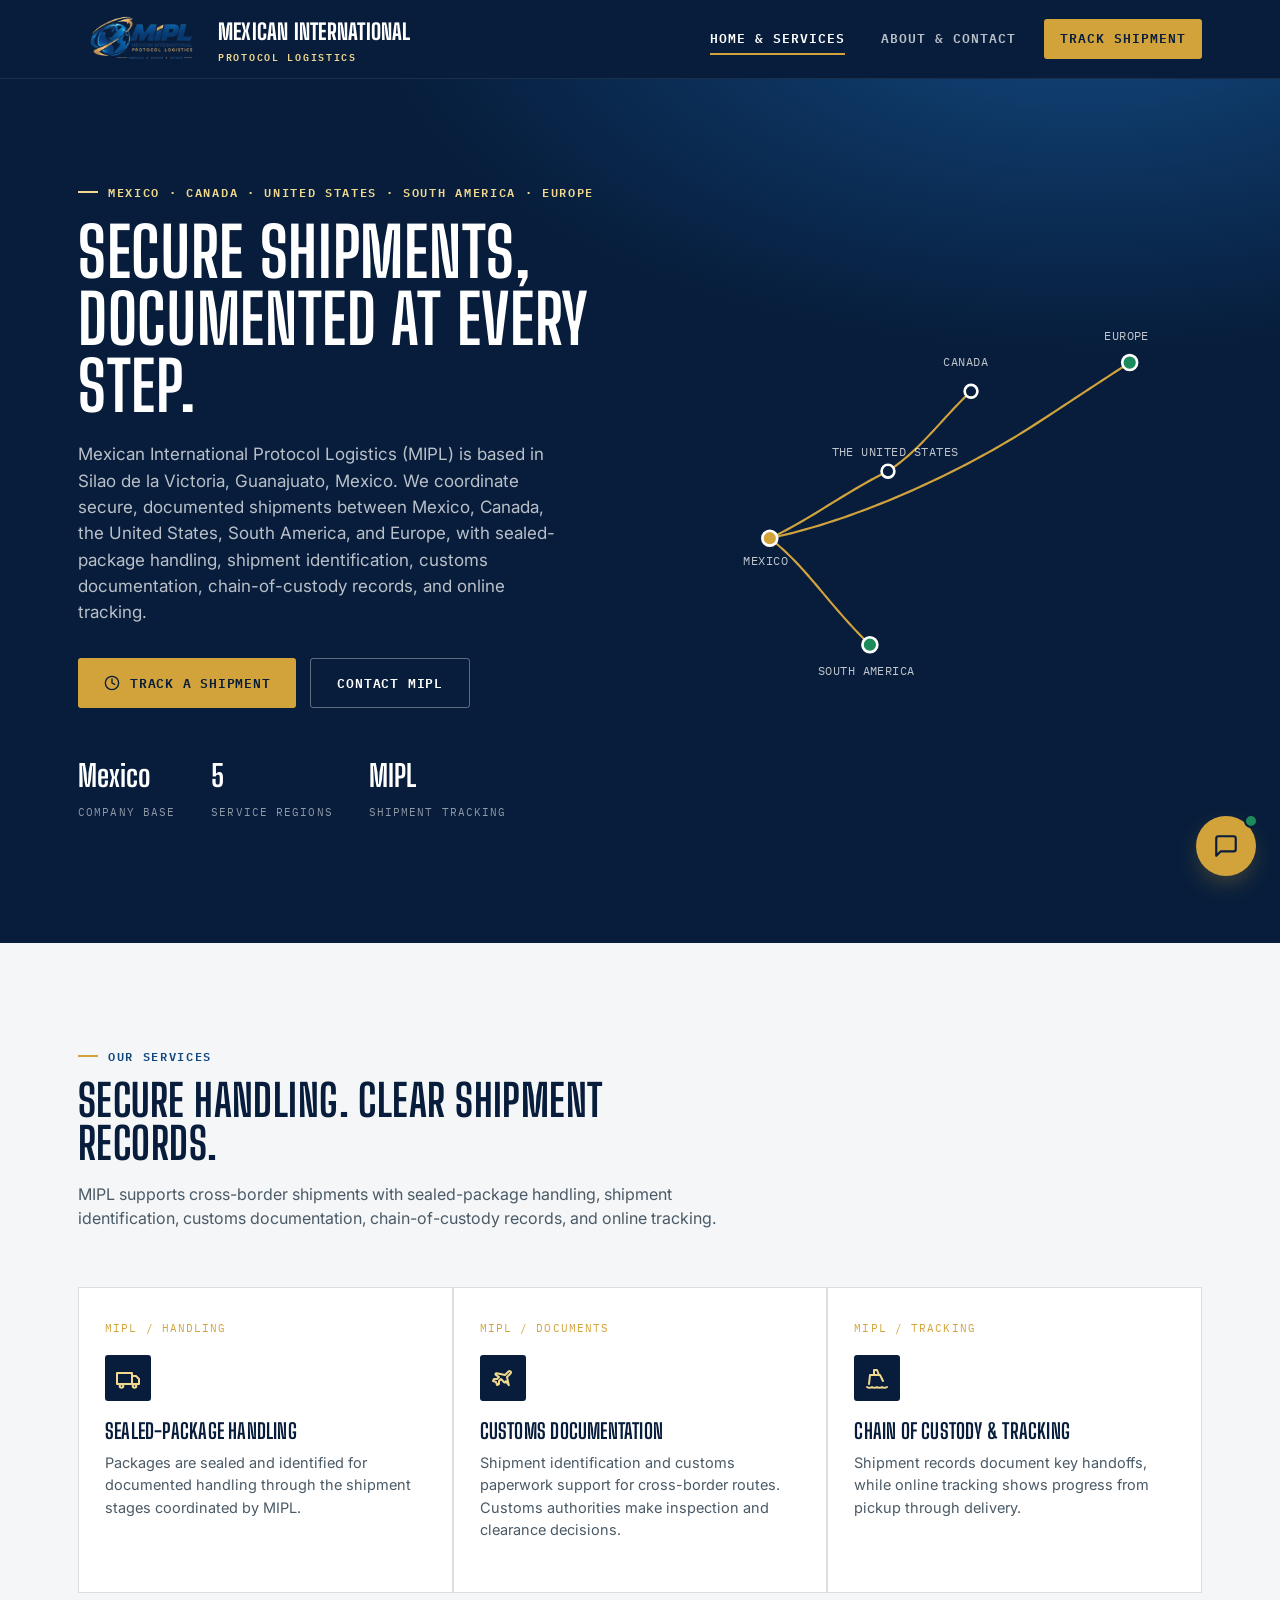
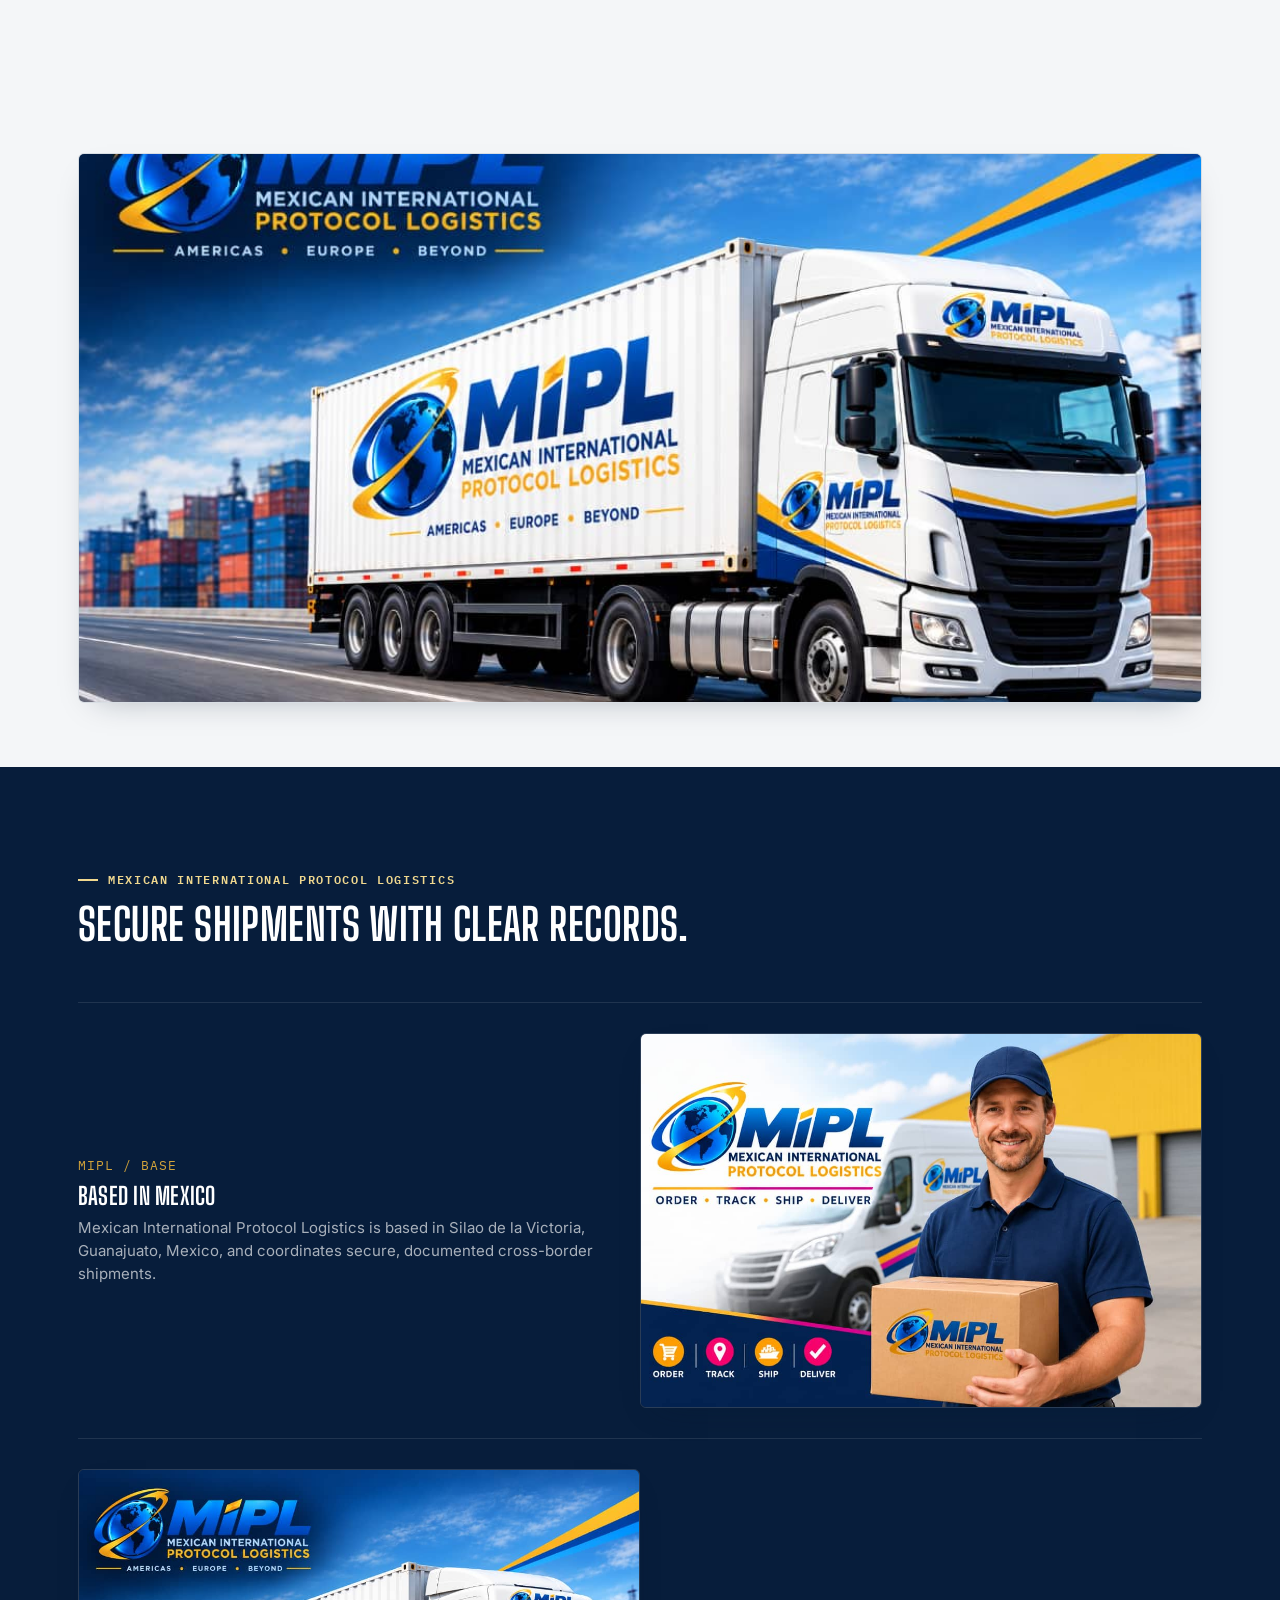
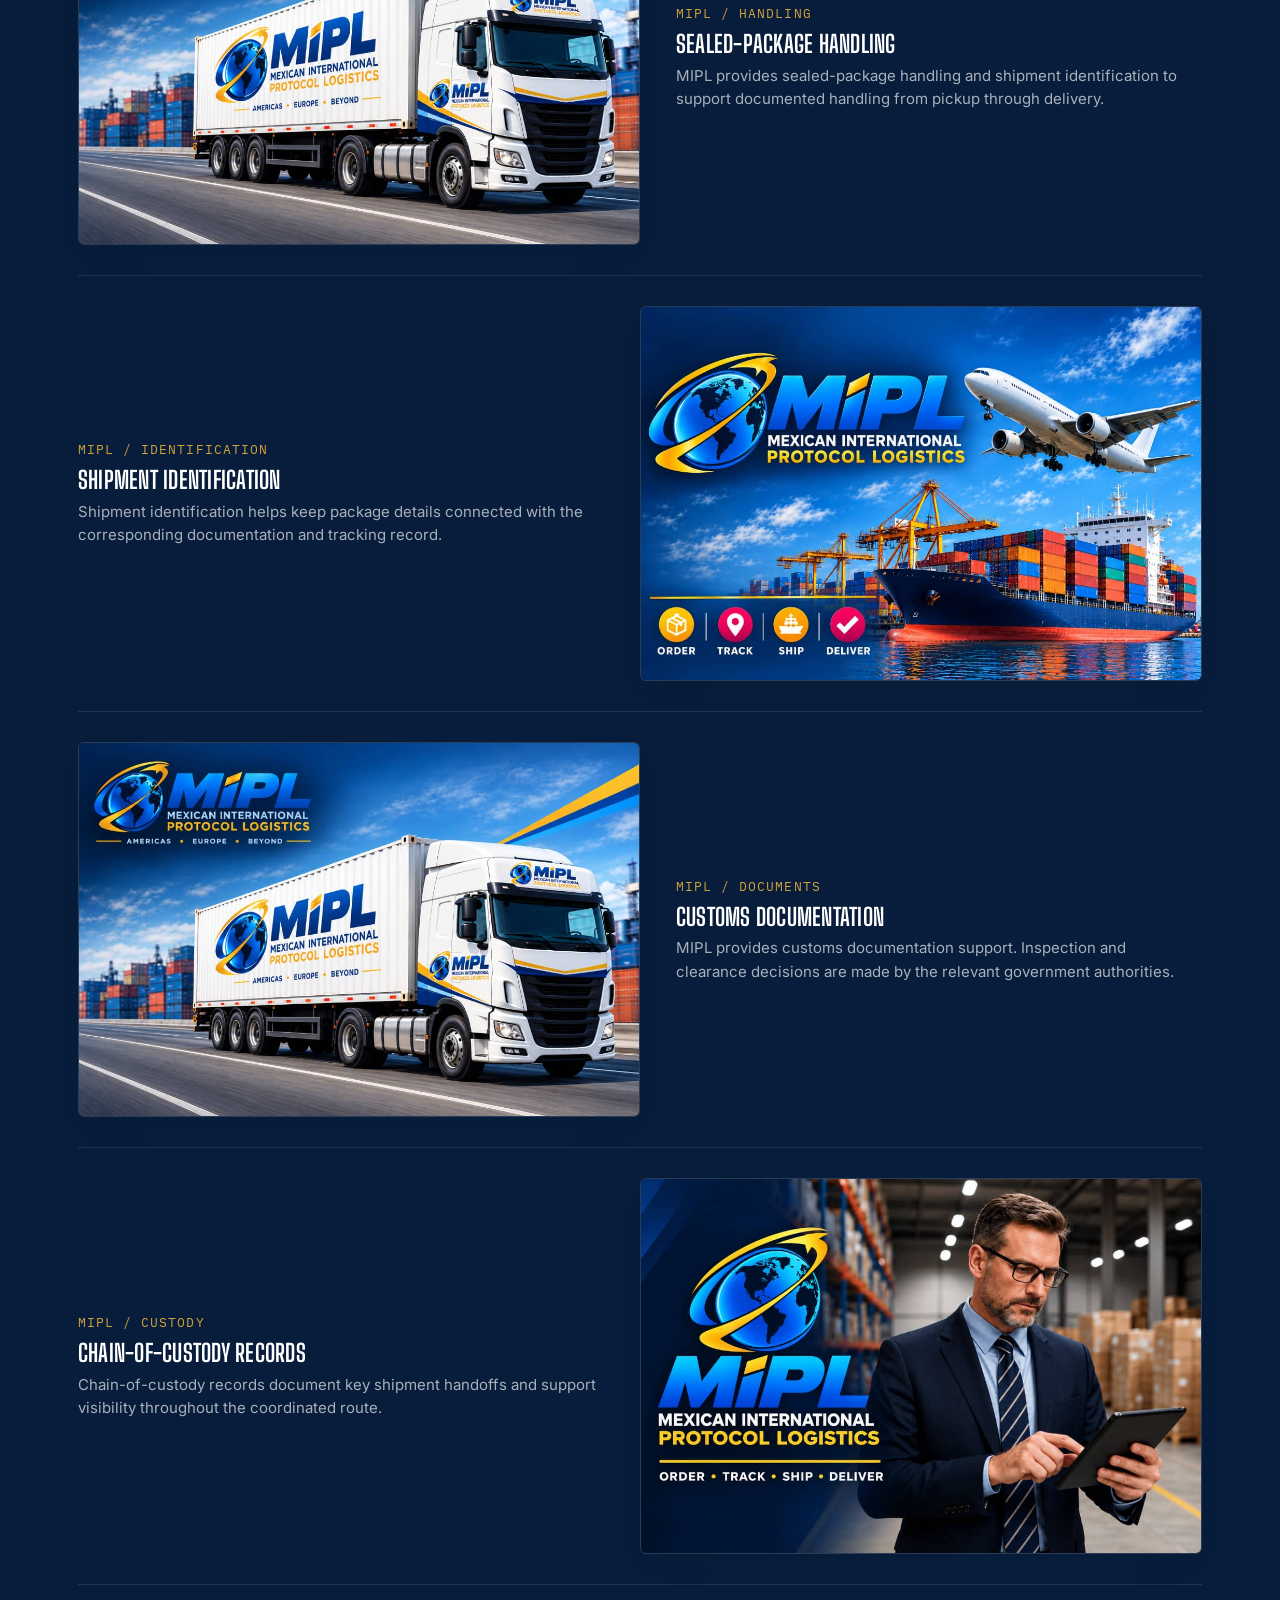
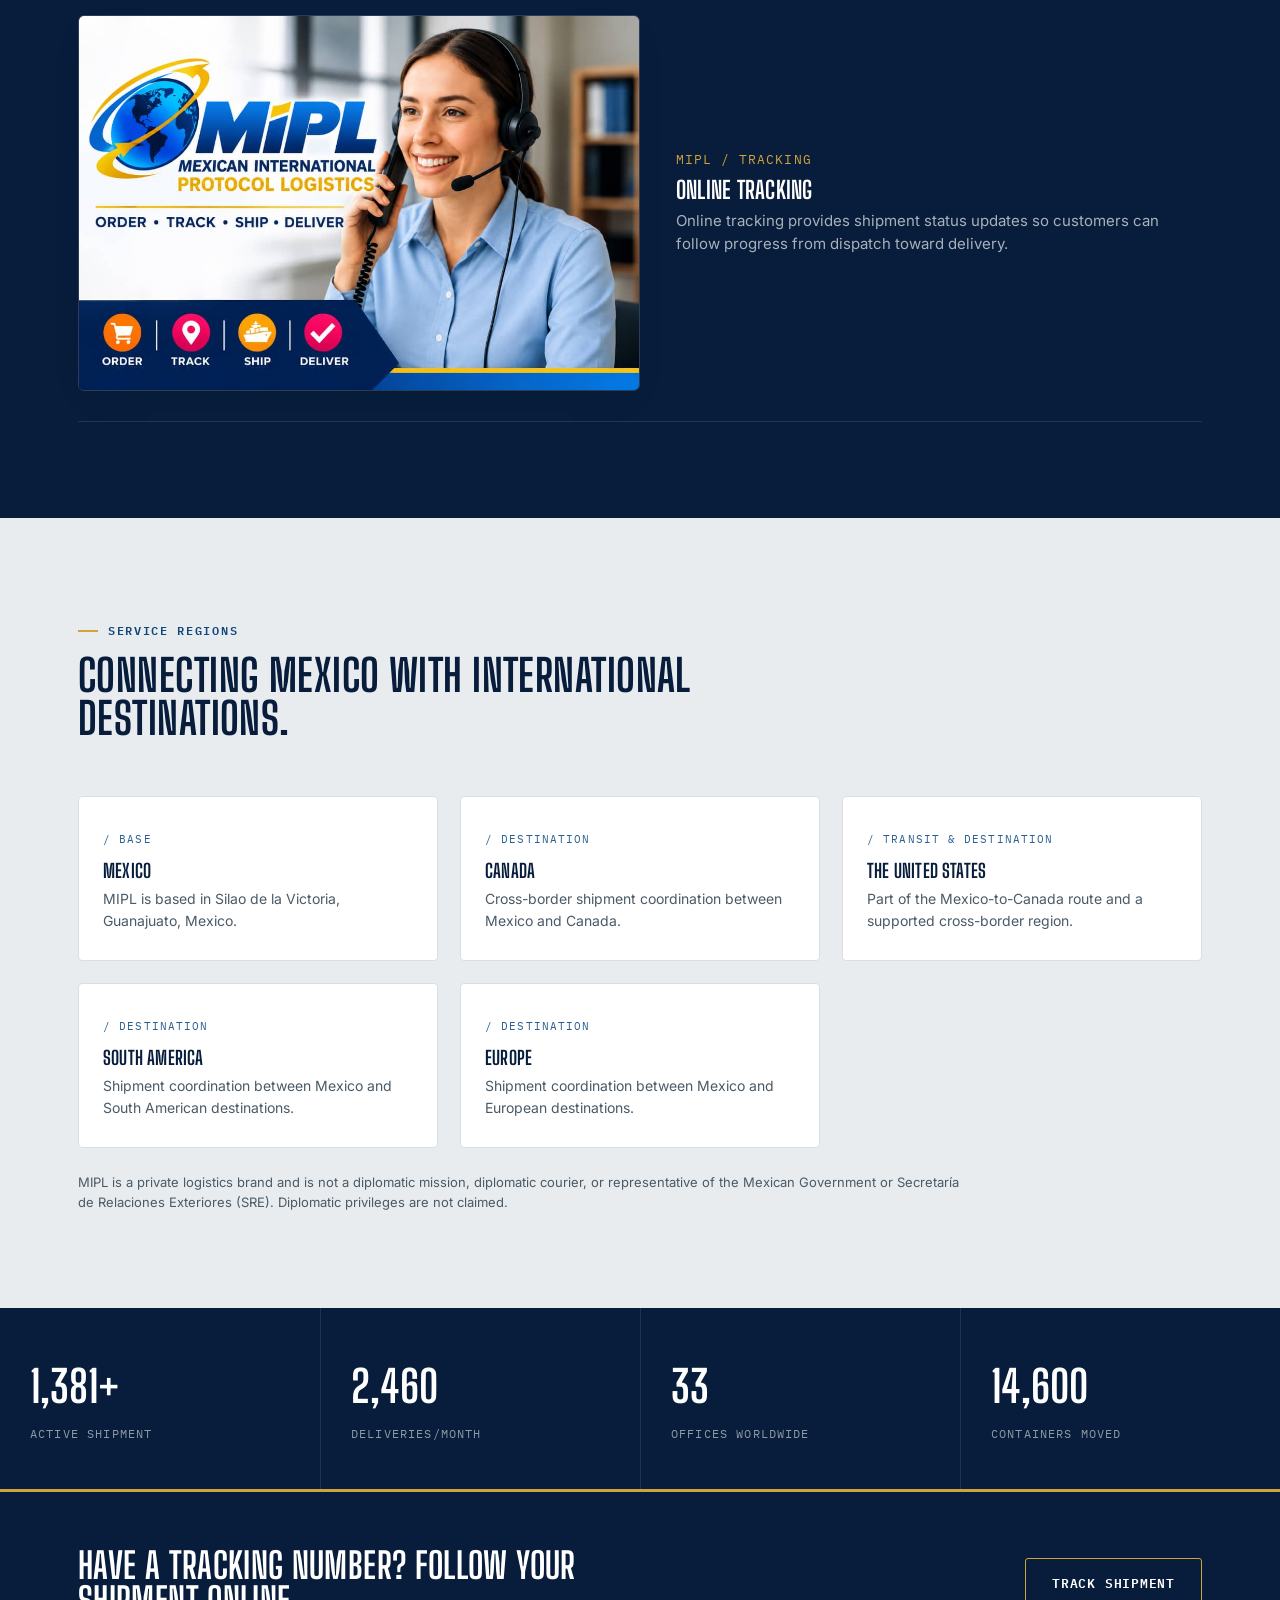
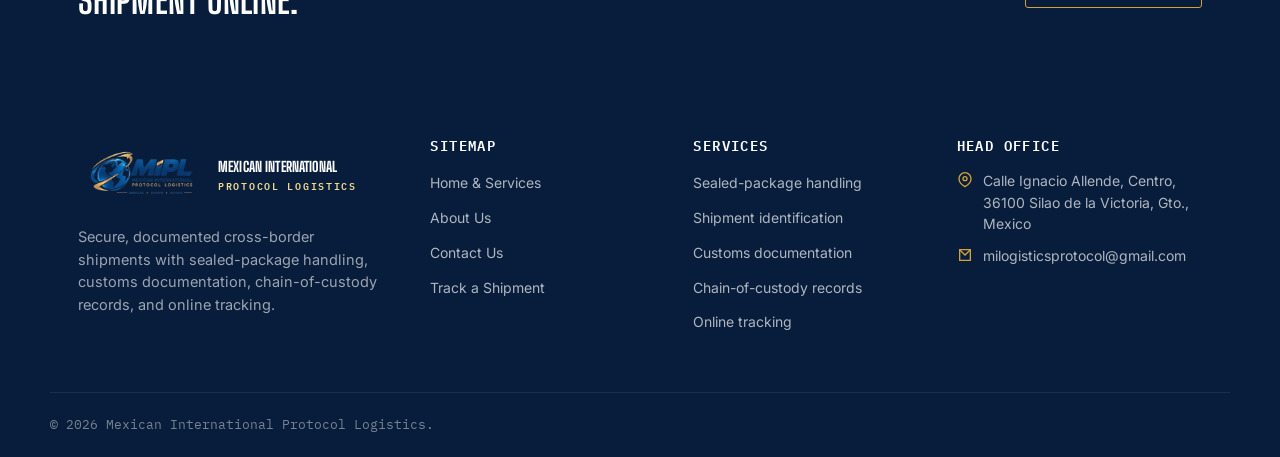
==== commit 868a8b44: "changes on the about page and contact page" ====
--- a/index.html
+++ b/index.html
@@ -203,10 +203,10 @@
 
 <!-- ============================================================ SERVICES SUMMARY -->
 <div class="stats-strip">
-  <div class="stat-block"><b>Sealed</b><span>Package handling</span></div>
-  <div class="stat-block"><b>Identified</b><span>Shipment identification</span></div>
-  <div class="stat-block"><b>Documented</b><span>Customs paperwork</span></div>
-  <div class="stat-block"><b>Tracked</b><span>Online shipment updates</span></div>
+  <div class="stat-block"><b>1,381+</b><span>Active Shipment</span></div>
+  <div class="stat-block"><b>2,460</b><span>Deliveries/Month</span></div>
+  <div class="stat-block"><b>33</b><span>Offices Worldwide</span></div>
+  <div class="stat-block"><b>14,600</b><span>Containers Moved</span></div>
 </div>
 
 <!-- ============================================================ CTA -->
--- a/css/style.css
+++ b/css/style.css
@@ -337,7 +337,7 @@
 }
 .cta-inner{ display:flex; align-items:center; justify-content:space-between; gap:24px; flex-wrap:wrap; }
 .cta-inner h2{ color:var(--white); font-size:clamp(26px,3vw,36px); max-width:520px; }
-.cta-inner .btn-navy{ flex-shrink:0; }
+.cta-inner .btn-navy{ flex-shrink:0; border:1.5px solid var(--signal); }
 
 /* ---------------------------------------------------------------- page hero (interior pages) */
 .page-hero{
@@ -352,6 +352,28 @@
 .breadcrumb span{ color:var(--signal); }
 
 /* ---------------------------------------------------------------- about page */
+.about-content{ display:grid; gap:44px; }
+.about-banner{ background:var(--white); }
+.about-banner img{ width:100%; height:auto; object-fit:contain; }
+.about-intro{ max-width:850px; }
+.about-intro h2{ font-size:clamp(30px,3.6vw,44px); margin:14px 0 8px; }
+.about-intro > p:not(.about-tagline){ margin-top:20px; font-size:16px; color:#4A5A66; }
+.about-tagline{ color:var(--navy-700); font-family:var(--font-mono); font-weight:600; letter-spacing:0.06em; }
+.about-values{ display:grid; grid-template-columns:repeat(2,1fr); gap:22px; }
+.about-value{ padding:28px; background:var(--white); border-top:3px solid var(--signal); }
+.about-value h3, .about-commitment h3{ font-size:24px; margin-bottom:12px; }
+.about-value p, .about-commitment p{ font-size:15px; color:#4A5A66; }
+.about-why{ padding-top:8px; }
+.about-benefits{ display:grid; grid-template-columns:repeat(3,1fr); gap:22px; margin-top:24px; }
+.about-benefit{ border-left:3px solid var(--signal); padding:4px 0 4px 16px; }
+.about-benefit h4{
+  font-family:var(--font-mono); font-size:13px; letter-spacing:0.06em;
+  text-transform:uppercase; color:var(--navy-900); margin-bottom:6px;
+}
+.about-benefit p{ font-size:14px; color:#4A5A66; }
+.about-commitment{ max-width:850px; }
+.about-commitment .about-signoff{ margin:20px 0 8px; color:var(--navy-900); font-size:18px; }
+.about-commitment .btn{ margin-top:20px; }
 .split{
   display:grid; grid-template-columns:1fr 1fr; gap:64px; align-items:center;
 }
@@ -419,6 +441,10 @@
 }
 .form-success.show{ display:flex; }
 .form-success svg{ width:18px; height:18px; flex-shrink:0; }
+.form-error:not([hidden]){
+  display:block; background:#FFF0EF; border:1px solid #F2C3BF;
+  color:#9B2C22; padding:14px 16px; border-radius:4px; font-size:14px; margin-top:16px;
+}
 
 .map-embed{
   border-radius:4px; overflow:hidden; border:1px solid var(--line); height:340px;
@@ -588,12 +614,14 @@
   .card-grid{ grid-template-columns:repeat(2,1fr); }
   .industry-grid{ grid-template-columns:repeat(2,1fr); }
   .stats-strip{ grid-template-columns:repeat(2,1fr); }
-  .stat-block:nth-child(3){ border-left:none; }
-  .hero-grid, .split, .contact-grid, .track-columns{ grid-template-columns:1fr; }
+  .stat-block:nth-child(2n+1){ border-left:none; }
+  .split, .contact-grid, .track-columns{ grid-template-columns:1fr; }
   .reason-img{ width:180px; height:130px; }
   .track-summary{ grid-template-columns:repeat(3,1fr); }
+  .about-benefits{ grid-template-columns:repeat(2,1fr); }
 }
 @media (max-width:720px){
+  .hero-grid{ grid-template-columns:1fr; }
   .header-inner{ height:auto; min-height:72px; padding-top:8px; padding-bottom:8px; flex-wrap:wrap; gap:12px; }
   .brand{ flex:1; min-width:0; white-space:normal; }
   .brand-mark{ width:136px; height:76px; }
@@ -609,6 +637,8 @@
   .main-nav a.is-active::after{ display:none; }
   .nav-cta{ margin-left:0; }
   .stats-strip{ grid-template-columns:1fr; }
+  .stat-block{ border-left:none; }
+  .stat-block:nth-child(n+2){ border-top:1px solid rgba(255,255,255,0.1); }
   .contact-grid > *, .contact-card, .form-card, .field-row, .field{ min-width:0; }
   .contact-card .line > span, .contact-card .line > a,
   .footer-contact-line > span, .footer-contact-line > a{ min-width:0; overflow-wrap:anywhere; }
@@ -620,6 +650,7 @@
   .cta-inner{ flex-direction:column; align-items:flex-start; }
   .reason-row, .reason-row:nth-child(odd){ flex-direction:column; align-items:stretch; gap:18px; padding:26px 0; }
   .reason-img{ width:100%; height:180px; }
+  .about-values, .about-benefits{ grid-template-columns:1fr; }
 }
 
 /* ============================================================ live chat widget */
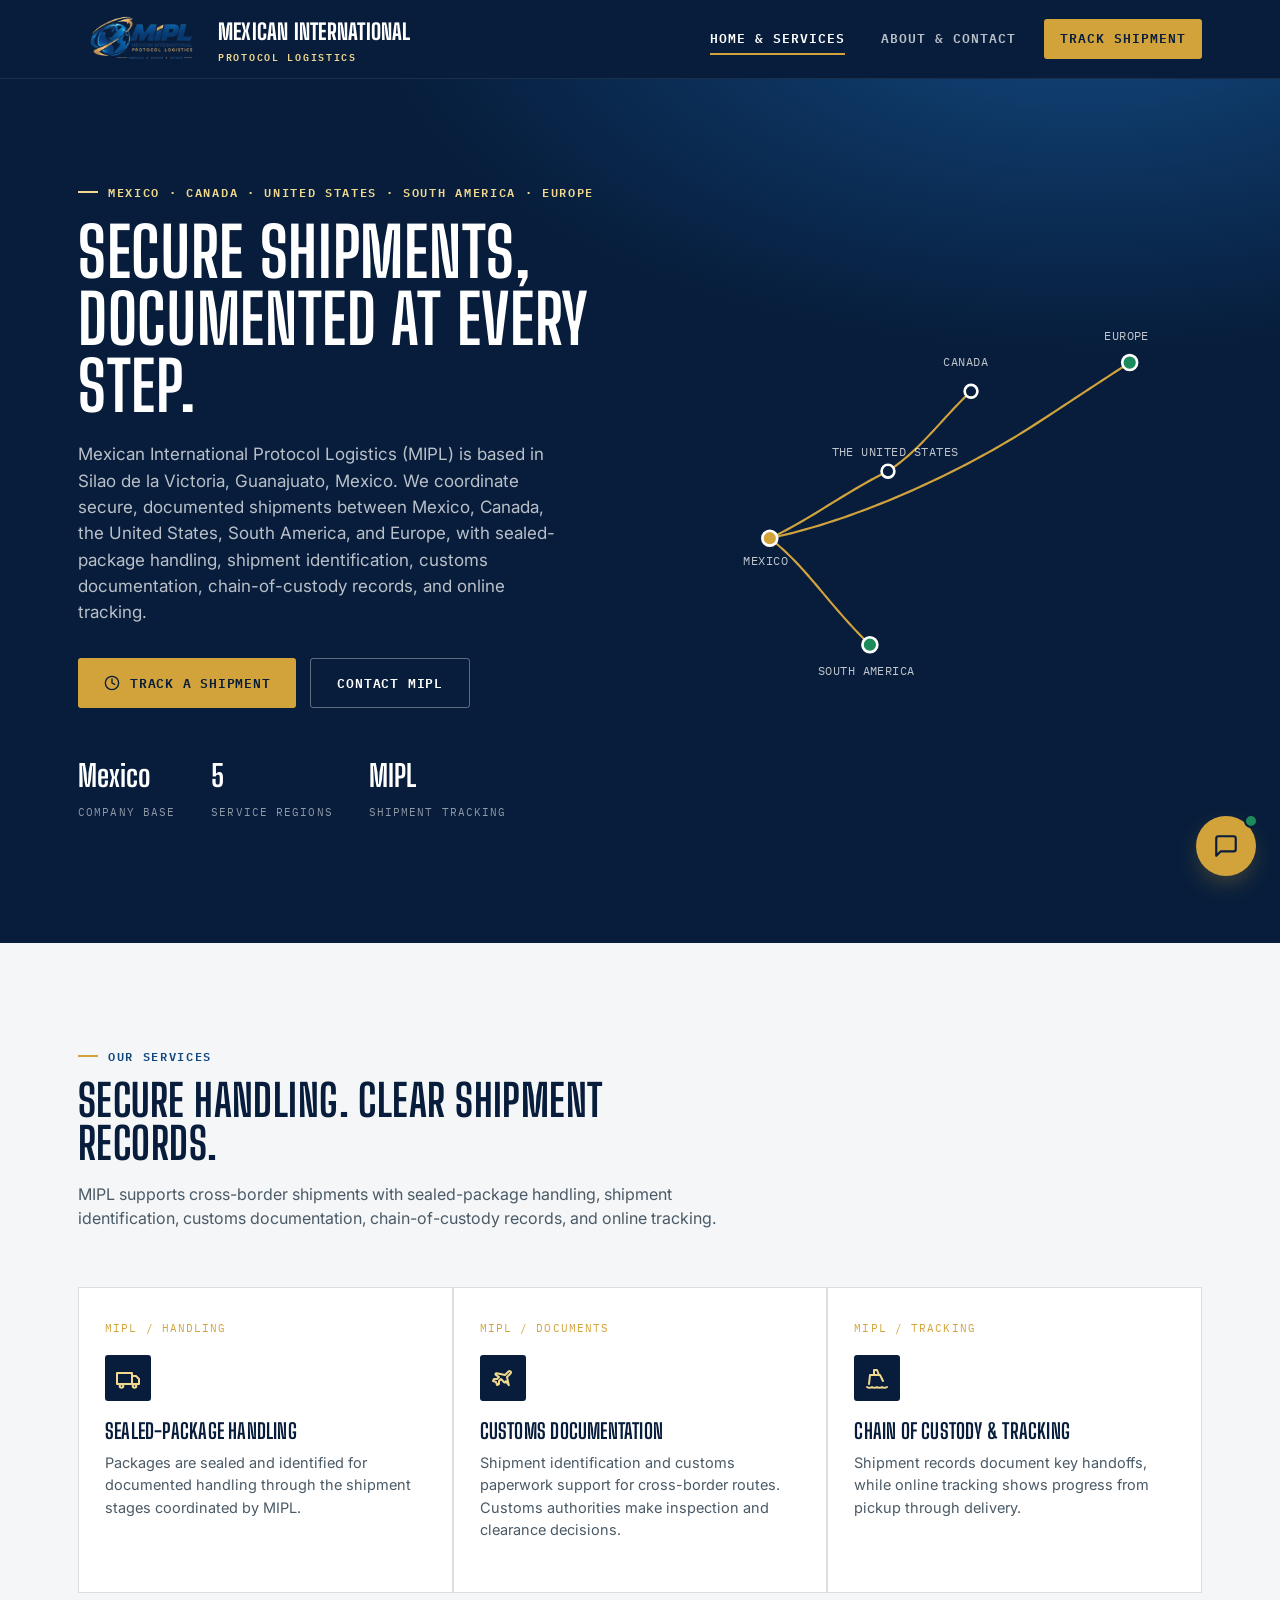
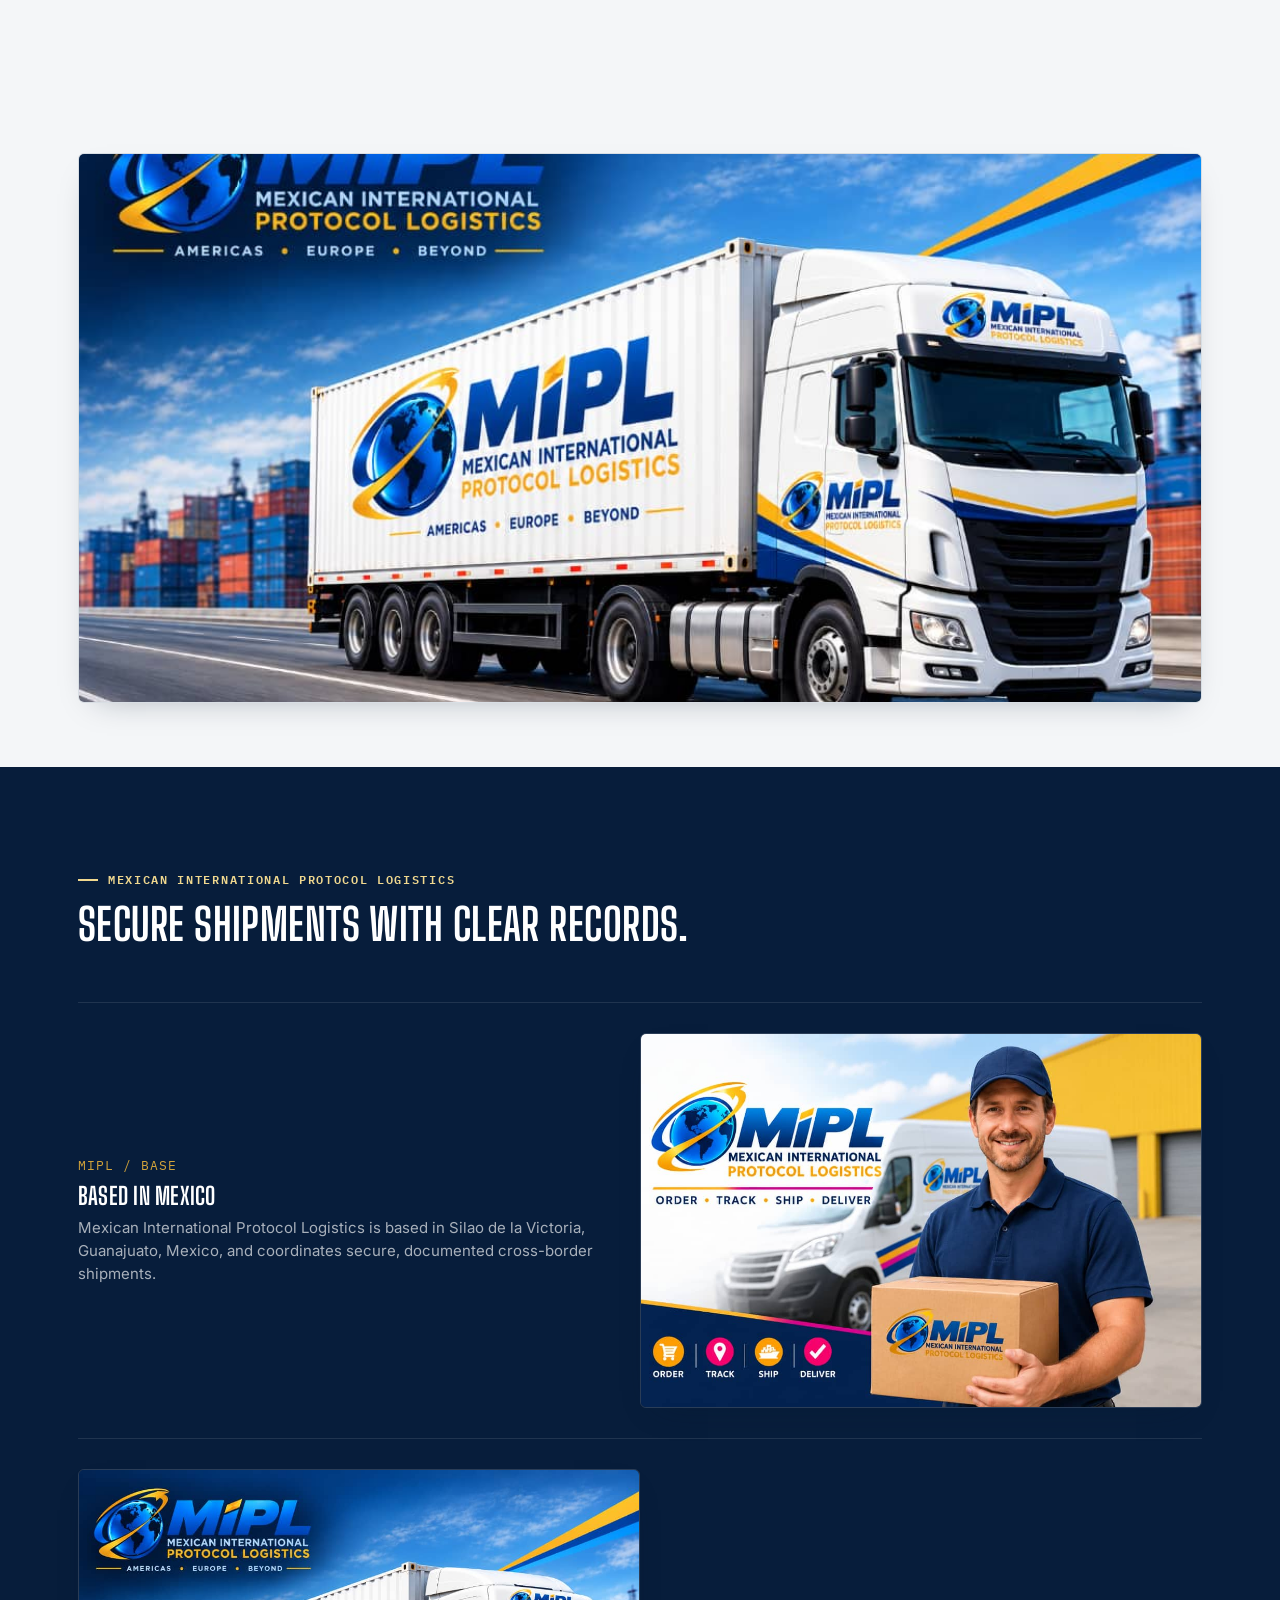
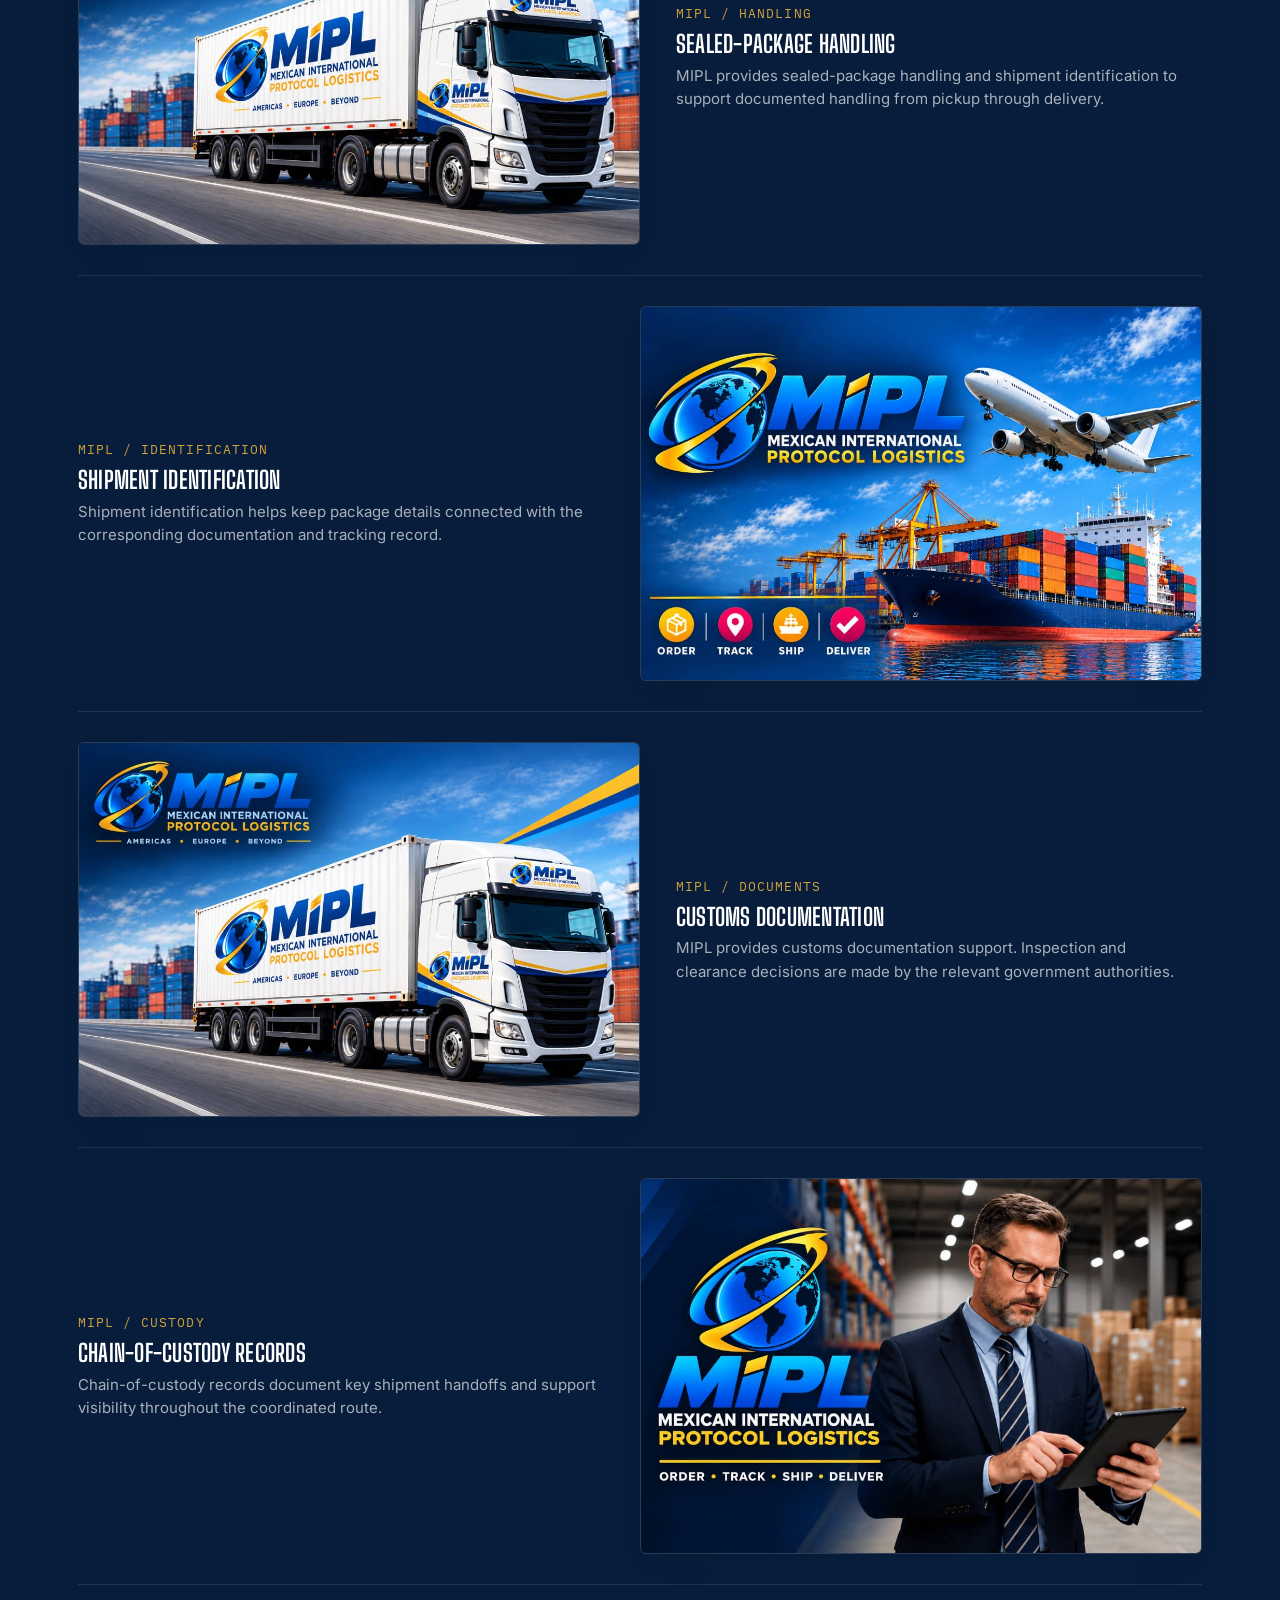
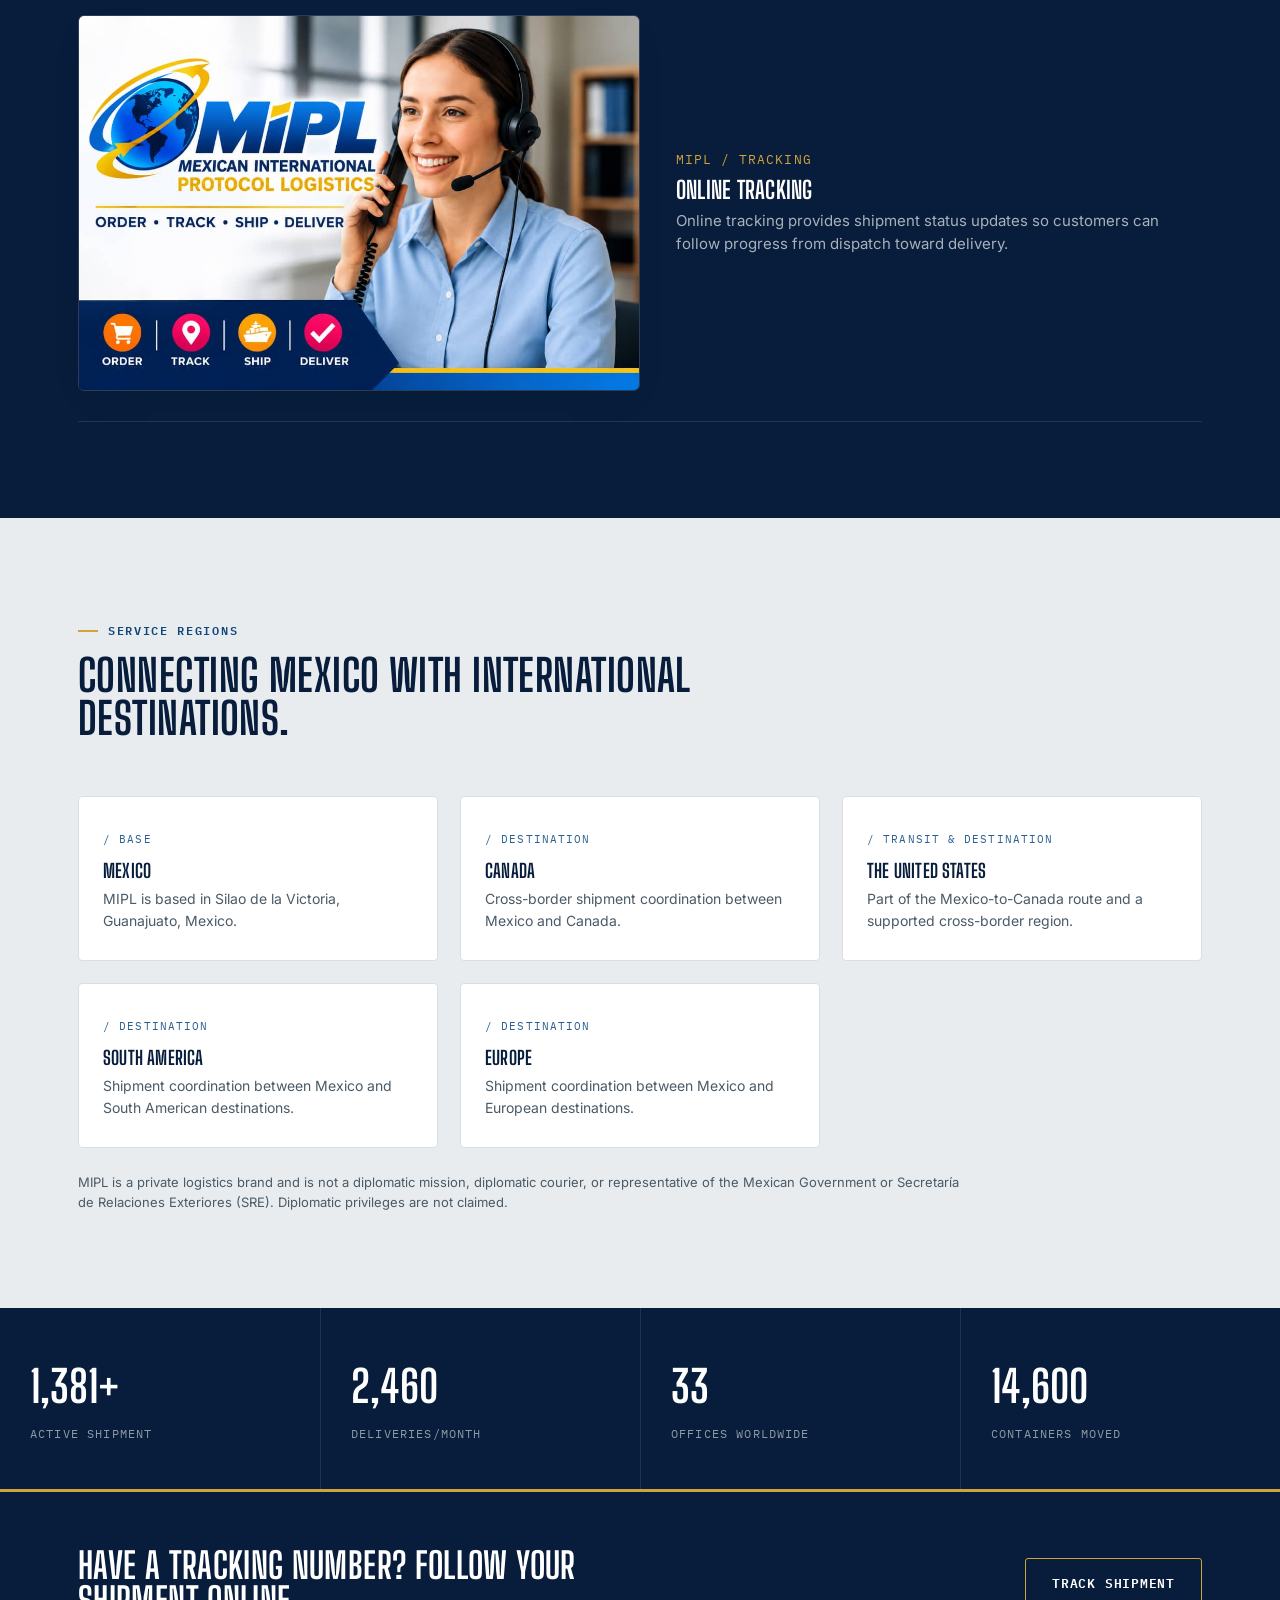
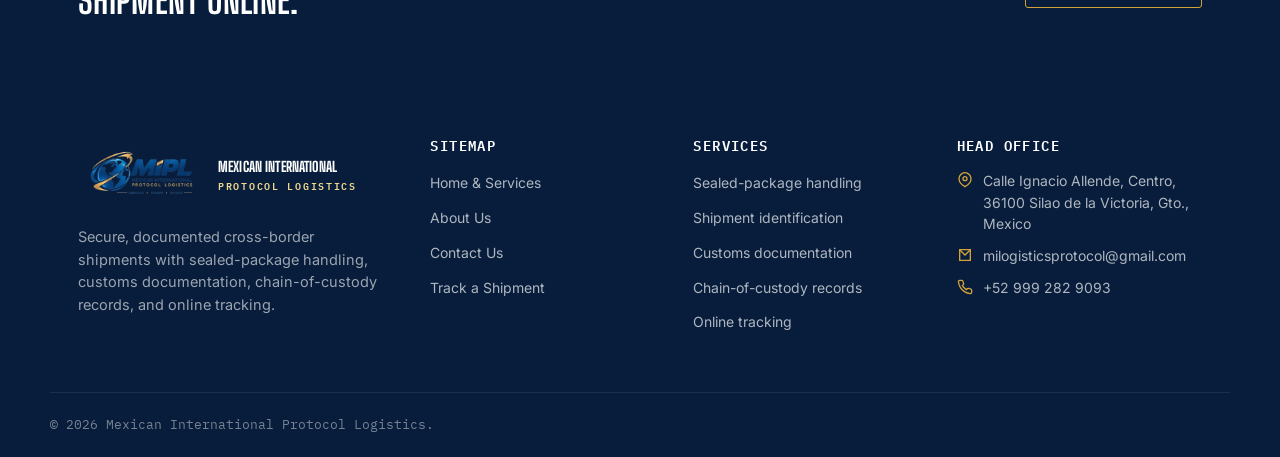
==== commit f36af74a: "added number to the contact form" ====
--- a/index.html
+++ b/index.html
@@ -256,6 +256,10 @@
         <svg viewBox="0 0 24 24" fill="none" stroke="currentColor" stroke-width="2"><path d="M4 4h16v16H4z"/><path d="m4 4 8 8 8-8"/></svg>
         <a href="mailto:milogisticsprotocol@gmail.com">milogisticsprotocol@gmail.com</a>
       </div>
+      <div class="footer-contact-line">
+        <svg viewBox="0 0 24 24" fill="none" stroke="currentColor" stroke-width="2"><path d="M22 16.92v3a2 2 0 0 1-2.18 2 19.79 19.79 0 0 1-8.63-3.07 19.5 19.5 0 0 1-6-6A19.79 19.79 0 0 1 2.12 4.2 2 2 0 0 1 4.11 2h3a2 2 0 0 1 2 1.72c.12.96.36 1.9.7 2.8a2 2 0 0 1-.45 2.11L8.09 9.91a16 16 0 0 0 6 6l1.27-1.27a2 2 0 0 1 2.11-.45c.9.34 1.84.58 2.8.7A2 2 0 0 1 22 16.92z"/></svg>
+        <a href="tel:+529992829093">+52 999 282 9093</a>
+      </div>
     </div>
   </div>
   <div class="wrap footer-bottom">
